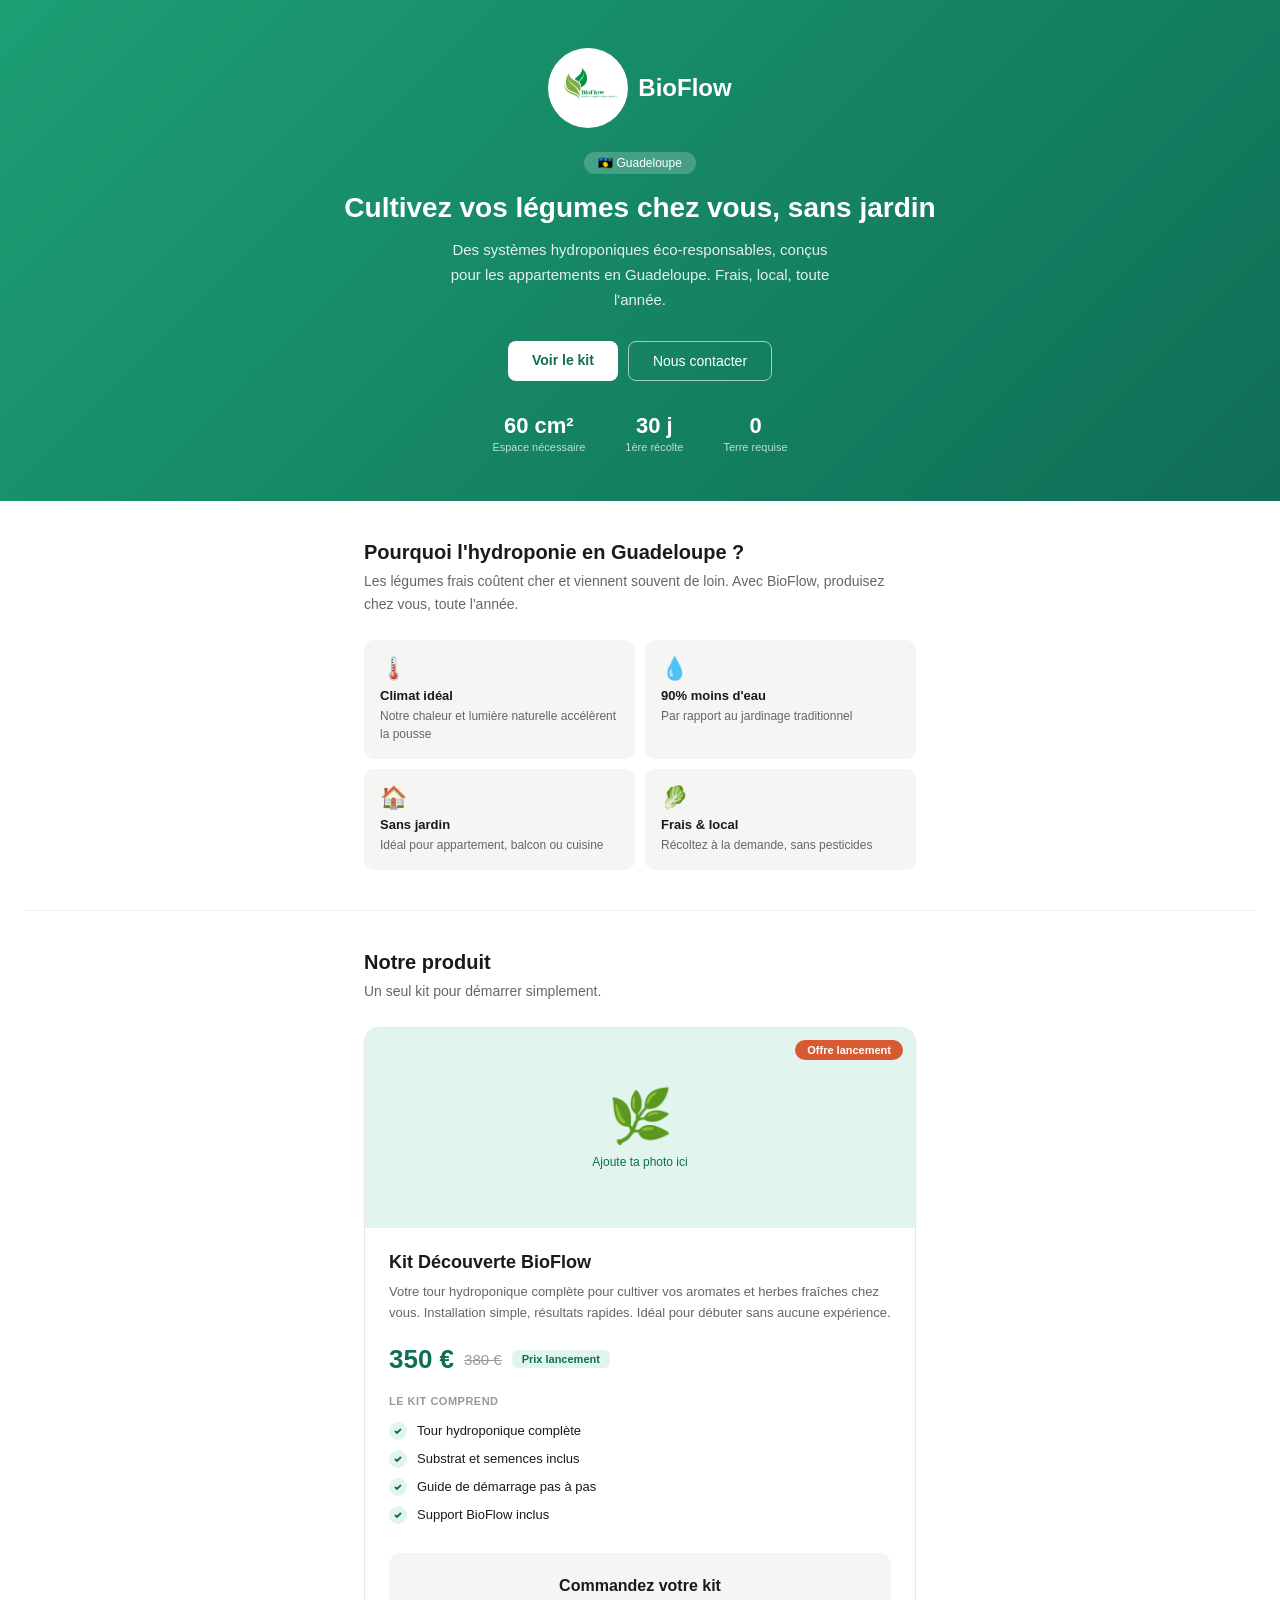
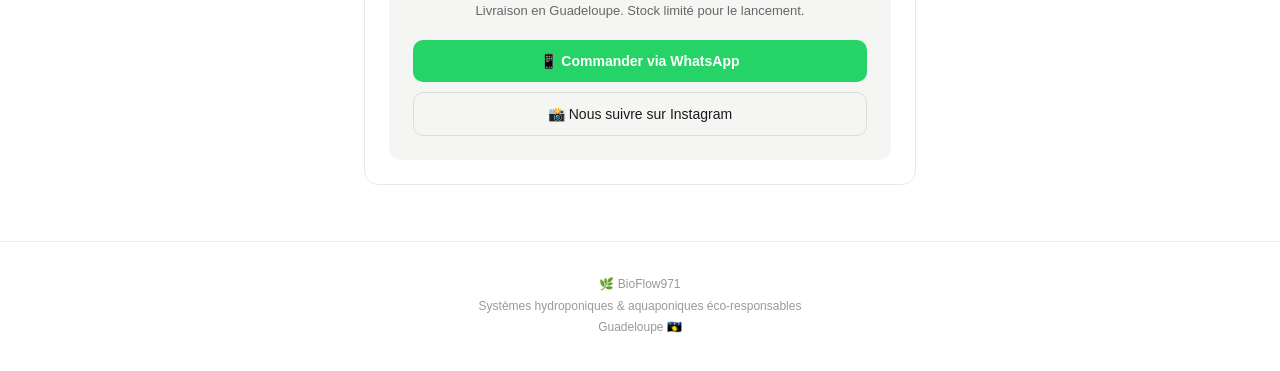
==== index.html @ 1d2198e1 "index.html" ====
<!DOCTYPE html>
<html lang="fr">
<head>
  <meta charset="UTF-8" />
  <meta name="viewport" content="width=device-width, initial-scale=1.0" />
  <title>BioFlow971 — Cultivez chez vous en Guadeloupe</title>
  <style>
    * { box-sizing: border-box; margin: 0; padding: 0; }
    body { font-family: -apple-system, BlinkMacSystemFont, 'Segoe UI', sans-serif; background: #fff; color: #1a1a1a; }
    a { text-decoration: none; }

    .hero { background: linear-gradient(135deg, #1D9E75 0%, #0F6E56 100%); padding: 3rem 1.5rem; text-align: center; }
    .logo-area { display: flex; align-items: center; justify-content: center; gap: 10px; margin-bottom: 1.5rem; }
    .logo-circle { width: 52px; height: 52px; border-radius: 50%; background: rgba(255,255,255,0.2); display: flex; align-items: center; justify-content: center; font-size: 26px; }
    .logo-text { font-size: 24px; font-weight: 600; color: #fff; }
    .hero-badge { display: inline-block; background: rgba(255,255,255,0.2); color: #fff; font-size: 12px; padding: 4px 14px; border-radius: 20px; margin-bottom: 1rem; }
    .hero h1 { font-size: 28px; font-weight: 600; color: #fff; margin-bottom: 0.75rem; line-height: 1.3; }
    .hero p { font-size: 15px; color: rgba(255,255,255,0.88); max-width: 400px; margin: 0 auto 1.75rem; line-height: 1.65; }
    .hero-btns { display: flex; gap: 10px; justify-content: center; flex-wrap: wrap; margin-bottom: 2rem; }
    .btn-primary { background: #fff; color: #0F6E56; padding: 11px 24px; border-radius: 8px; font-size: 14px; font-weight: 600; display: inline-block; }
    .btn-secondary { background: transparent; color: #fff; border: 1.5px solid rgba(255,255,255,0.6); padding: 11px 24px; border-radius: 8px; font-size: 14px; display: inline-block; }
    .stats-row { display: flex; justify-content: center; gap: 2.5rem; flex-wrap: wrap; }
    .stat { text-align: center; }
    .stat-num { font-size: 22px; font-weight: 700; color: #fff; }
    .stat-label { font-size: 11px; color: rgba(255,255,255,0.72); margin-top: 2px; }

    .section { padding: 2.5rem 1.5rem; max-width: 600px; margin: 0 auto; }
    .section-title { font-size: 20px; font-weight: 600; color: #1a1a1a; margin-bottom: 6px; }
    .section-sub { font-size: 14px; color: #666; margin-bottom: 1.5rem; line-height: 1.65; }

    .why-grid { display: grid; grid-template-columns: repeat(2, 1fr); gap: 10px; }
    .why-card { background: #f5f5f3; border-radius: 10px; padding: 1rem; }
    .why-icon { font-size: 22px; margin-bottom: 6px; }
    .why-title { font-size: 13px; font-weight: 600; color: #1a1a1a; margin-bottom: 4px; }
    .why-desc { font-size: 12px; color: #666; line-height: 1.5; }

    .divider { height: 1px; background: #eee; margin: 0 1.5rem; }

    .product-card { border: 1px solid #e8e8e8; border-radius: 14px; overflow: hidden; }
    .product-img { background: #E1F5EE; height: 200px; display: flex; align-items: center; justify-content: center; position: relative; }
    .product-img img { width: 100%; height: 100%; object-fit: cover; }
    .product-img-placeholder { text-align: center; }
    .product-img-placeholder p { font-size: 12px; color: #0F6E56; margin-top: 8px; }
    .launch-badge { position: absolute; top: 12px; right: 12px; background: #D85A30; color: #fff; font-size: 11px; font-weight: 600; padding: 4px 12px; border-radius: 20px; }
    .product-body { padding: 1.5rem; }
    .product-name { font-size: 18px; font-weight: 600; color: #1a1a1a; margin-bottom: 8px; }
    .product-desc { font-size: 13px; color: #666; line-height: 1.65; margin-bottom: 1.25rem; }
    .price-row { display: flex; align-items: center; gap: 10px; margin-bottom: 1.25rem; flex-wrap: wrap; }
    .price-launch { font-size: 26px; font-weight: 700; color: #0F6E56; }
    .price-normal { font-size: 15px; color: #999; text-decoration: line-through; }
    .price-label { font-size: 11px; background: #E1F5EE; color: #0F6E56; padding: 3px 10px; border-radius: 6px; font-weight: 600; }
    .includes-title { font-size: 11px; font-weight: 600; color: #999; text-transform: uppercase; letter-spacing: 0.5px; margin-bottom: 10px; }
    .include-item { display: flex; align-items: center; gap: 10px; font-size: 13px; color: #1a1a1a; padding: 5px 0; }
    .check { width: 18px; height: 18px; border-radius: 50%; background: #E1F5EE; display: flex; align-items: center; justify-content: center; flex-shrink: 0; }

    .contact-section { background: #f5f5f3; border-radius: 12px; padding: 1.5rem; text-align: center; margin-top: 1.5rem; }
    .contact-title { font-size: 16px; font-weight: 600; color: #1a1a1a; margin-bottom: 6px; }
    .contact-sub { font-size: 13px; color: #666; margin-bottom: 1.25rem; line-height: 1.5; }
    .contact-btns { display: flex; flex-direction: column; gap: 10px; }
    .btn-wa { background: #25D366; color: #fff; padding: 13px; border-radius: 10px; font-size: 14px; font-weight: 600; display: block; }
    .btn-ig { background: transparent; color: #1a1a1a; border: 1px solid #ddd; padding: 13px; border-radius: 10px; font-size: 14px; display: block; }

    .footer { padding: 2rem 1.5rem; text-align: center; border-top: 1px solid #eee; margin-top: 1rem; }
    .footer p { font-size: 12px; color: #999; line-height: 1.8; }

    @media (max-width: 400px) {
      .hero h1 { font-size: 22px; }
      .stats-row { gap: 1.5rem; }
      }

/* ✅ AJOUT ICI (après le bloc) */
.logo-wrapper {
  width: 80px;
  height: 80px;
  border-radius: 50%;
  overflow: hidden;
}

.logo-img {
  width: 100%;
  height: 100%;
  object-fit: cover;
    }
  </style>
</head>
<body>

<div class="hero">
  <div class="logo-area">
    <div class="logo-wrapper">
      <img src="logo.png" alt="BioFlow" class="logo-img" />
    </div>
    <span class="logo-text">BioFlow</span>
  </div>
  <div class="hero-badge">🇬🇵 Guadeloupe</div>
  <h1>Cultivez vos légumes chez vous, sans jardin</h1>
  <p>Des systèmes hydroponiques éco-responsables, conçus pour les appartements en Guadeloupe. Frais, local, toute l'année.</p>
  <div class="hero-btns">
    <a href="produit.html" target="_blank" class="btn-primary">Voir le kit</a>
    <a href="#contact" class="btn-secondary">Nous contacter</a>
  </div>
  <div class="stats-row">
    <div class="stat"><div class="stat-num">60 cm²</div><div class="stat-label">Espace nécessaire</div></div>
    <div class="stat"><div class="stat-num">30 j</div><div class="stat-label">1ère récolte</div></div>
    <div class="stat"><div class="stat-num">0</div><div class="stat-label">Terre requise</div></div>
  </div>
</div>

<div class="section">
  <div class="section-title">Pourquoi l'hydroponie en Guadeloupe ?</div>
  <div class="section-sub">Les légumes frais coûtent cher et viennent souvent de loin. Avec BioFlow, produisez chez vous, toute l'année.</div>
  <div class="why-grid">
    <div class="why-card">
      <div class="why-icon">🌡️</div>
      <div class="why-title">Climat idéal</div>
      <div class="why-desc">Notre chaleur et lumière naturelle accélèrent la pousse</div>
    </div>
    <div class="why-card">
      <div class="why-icon">💧</div>
      <div class="why-title">90% moins d'eau</div>
      <div class="why-desc">Par rapport au jardinage traditionnel</div>
    </div>
    <div class="why-card">
      <div class="why-icon">🏠</div>
      <div class="why-title">Sans jardin</div>
      <div class="why-desc">Idéal pour appartement, balcon ou cuisine</div>
    </div>
    <div class="why-card">
      <div class="why-icon">🥬</div>
      <div class="why-title">Frais & local</div>
      <div class="why-desc">Récoltez à la demande, sans pesticides</div>
    </div>
  </div>
</div>

<div class="divider"></div>

<div class="section" id="produit">
  <div class="section-title">Notre produit</div>
  <div class="section-sub">Un seul kit pour démarrer simplement.</div>
  <div class="product-card">
    <div class="product-img">
      <!-- Remplace le bloc ci-dessous par : <img src="ta-photo.jpg" alt="Kit BioFlow" /> -->
      <div class="product-img-placeholder">
        <div style="font-size: 52px;">🌿</div>
        <p>Ajoute ta photo ici</p>
      </div>
      <div class="launch-badge">Offre lancement</div>
    </div>
    <div class="product-body">
      <div class="product-name">Kit Découverte BioFlow</div>
      <div class="product-desc">Votre tour hydroponique complète pour cultiver vos aromates et herbes fraîches chez vous. Installation simple, résultats rapides. Idéal pour débuter sans aucune expérience.</div>
      <div class="price-row">
        <span class="price-launch">350 €</span>
        <span class="price-normal">380 €</span>
        <span class="price-label">Prix lancement</span>
      </div>
      <div class="includes-title">Le kit comprend</div>
      <div class="include-item">
        <div class="check"><svg width="10" height="10" viewBox="0 0 10 10"><polyline points="2,5 4,7 8,3" fill="none" stroke="#0F6E56" stroke-width="1.8"/></svg></div>
        Tour hydroponique complète
      </div>
      <div class="include-item">
        <div class="check"><svg width="10" height="10" viewBox="0 0 10 10"><polyline points="2,5 4,7 8,3" fill="none" stroke="#0F6E56" stroke-width="1.8"/></svg></div>
        Substrat et semences inclus
      </div>
      <div class="include-item">
        <div class="check"><svg width="10" height="10" viewBox="0 0 10 10"><polyline points="2,5 4,7 8,3" fill="none" stroke="#0F6E56" stroke-width="1.8"/></svg></div>
        Guide de démarrage pas à pas
      </div>
      <div class="include-item">
        <div class="check"><svg width="10" height="10" viewBox="0 0 10 10"><polyline points="2,5 4,7 8,3" fill="none" stroke="#0F6E56" stroke-width="1.8"/></svg></div>
        Support BioFlow inclus
      </div>

      <div class="contact-section" id="contact">
        <div class="contact-title">Commandez votre kit</div>
        <div class="contact-sub">Livraison en Guadeloupe. Stock limité pour le lancement.</div>
        <div class="contact-btns">
          <a href="https://wa.me/590690762218?text=Bonjour%2C%20je%20souhaite%20commander%20votre%20kit." class="btn-wa">📱 Commander via WhatsApp</a>
          <a href="https://instagram.com/bioflow971" class="btn-ig">📸 Nous suivre sur Instagram</a>
        </div>
      </div>
    </div>
  </div>
</div>

<div class="footer">
  <p>🌿 BioFlow971</p>
  <p>Systèmes hydroponiques & aquaponiques éco-responsables</p>
  <p>Guadeloupe 🇬🇵</p>
</div>

</body>
</html>
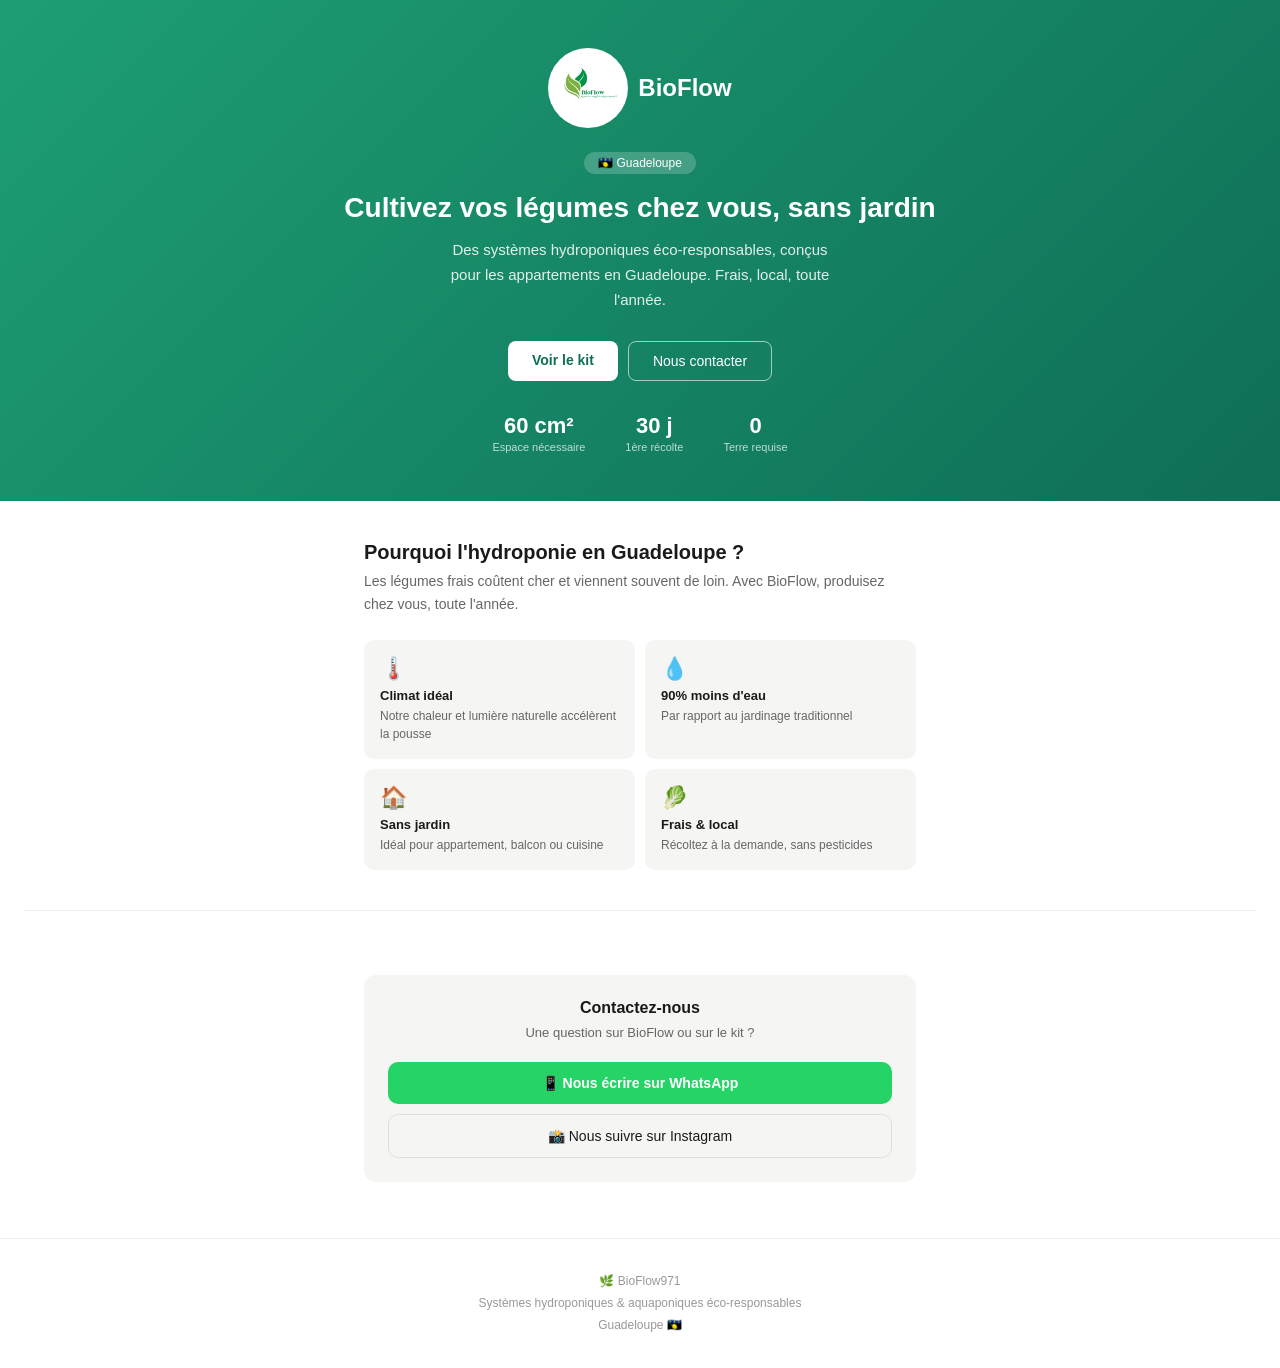
==== commit 08d12f11: "index.html" ====
--- a/index.html
+++ b/index.html
@@ -135,52 +135,13 @@
 
 <div class="divider"></div>
 
-<div class="section" id="produit">
-  <div class="section-title">Notre produit</div>
-  <div class="section-sub">Un seul kit pour démarrer simplement.</div>
-  <div class="product-card">
-    <div class="product-img">
-      <!-- Remplace le bloc ci-dessous par : <img src="ta-photo.jpg" alt="Kit BioFlow" /> -->
-      <div class="product-img-placeholder">
-        <div style="font-size: 52px;">🌿</div>
-        <p>Ajoute ta photo ici</p>
-      </div>
-      <div class="launch-badge">Offre lancement</div>
-    </div>
-    <div class="product-body">
-      <div class="product-name">Kit Découverte BioFlow</div>
-      <div class="product-desc">Votre tour hydroponique complète pour cultiver vos aromates et herbes fraîches chez vous. Installation simple, résultats rapides. Idéal pour débuter sans aucune expérience.</div>
-      <div class="price-row">
-        <span class="price-launch">350 €</span>
-        <span class="price-normal">380 €</span>
-        <span class="price-label">Prix lancement</span>
-      </div>
-      <div class="includes-title">Le kit comprend</div>
-      <div class="include-item">
-        <div class="check"><svg width="10" height="10" viewBox="0 0 10 10"><polyline points="2,5 4,7 8,3" fill="none" stroke="#0F6E56" stroke-width="1.8"/></svg></div>
-        Tour hydroponique complète
-      </div>
-      <div class="include-item">
-        <div class="check"><svg width="10" height="10" viewBox="0 0 10 10"><polyline points="2,5 4,7 8,3" fill="none" stroke="#0F6E56" stroke-width="1.8"/></svg></div>
-        Substrat et semences inclus
-      </div>
-      <div class="include-item">
-        <div class="check"><svg width="10" height="10" viewBox="0 0 10 10"><polyline points="2,5 4,7 8,3" fill="none" stroke="#0F6E56" stroke-width="1.8"/></svg></div>
-        Guide de démarrage pas à pas
-      </div>
-      <div class="include-item">
-        <div class="check"><svg width="10" height="10" viewBox="0 0 10 10"><polyline points="2,5 4,7 8,3" fill="none" stroke="#0F6E56" stroke-width="1.8"/></svg></div>
-        Support BioFlow inclus
-      </div>
-
-      <div class="contact-section" id="contact">
-        <div class="contact-title">Commandez votre kit</div>
-        <div class="contact-sub">Livraison en Guadeloupe. Stock limité pour le lancement.</div>
-        <div class="contact-btns">
-          <a href="https://wa.me/590690762218?text=Bonjour%2C%20je%20souhaite%20commander%20votre%20kit." class="btn-wa">📱 Commander via WhatsApp</a>
-          <a href="https://instagram.com/bioflow971" class="btn-ig">📸 Nous suivre sur Instagram</a>
-        </div>
-      </div>
+<div class="section" id="contact">
+  <div class="contact-section">
+    <div class="contact-title">Contactez-nous</div>
+    <div class="contact-sub">Une question sur BioFlow ou sur le kit ?</div>
+    <div class="contact-btns">
+      <a href="https://wa.me/590690762218" class="btn-wa">📱 Nous écrire sur WhatsApp</a>
+      <a href="https://instagram.com/bioflow971" class="btn-ig">📸 Nous suivre sur Instagram</a>
     </div>
   </div>
 </div>
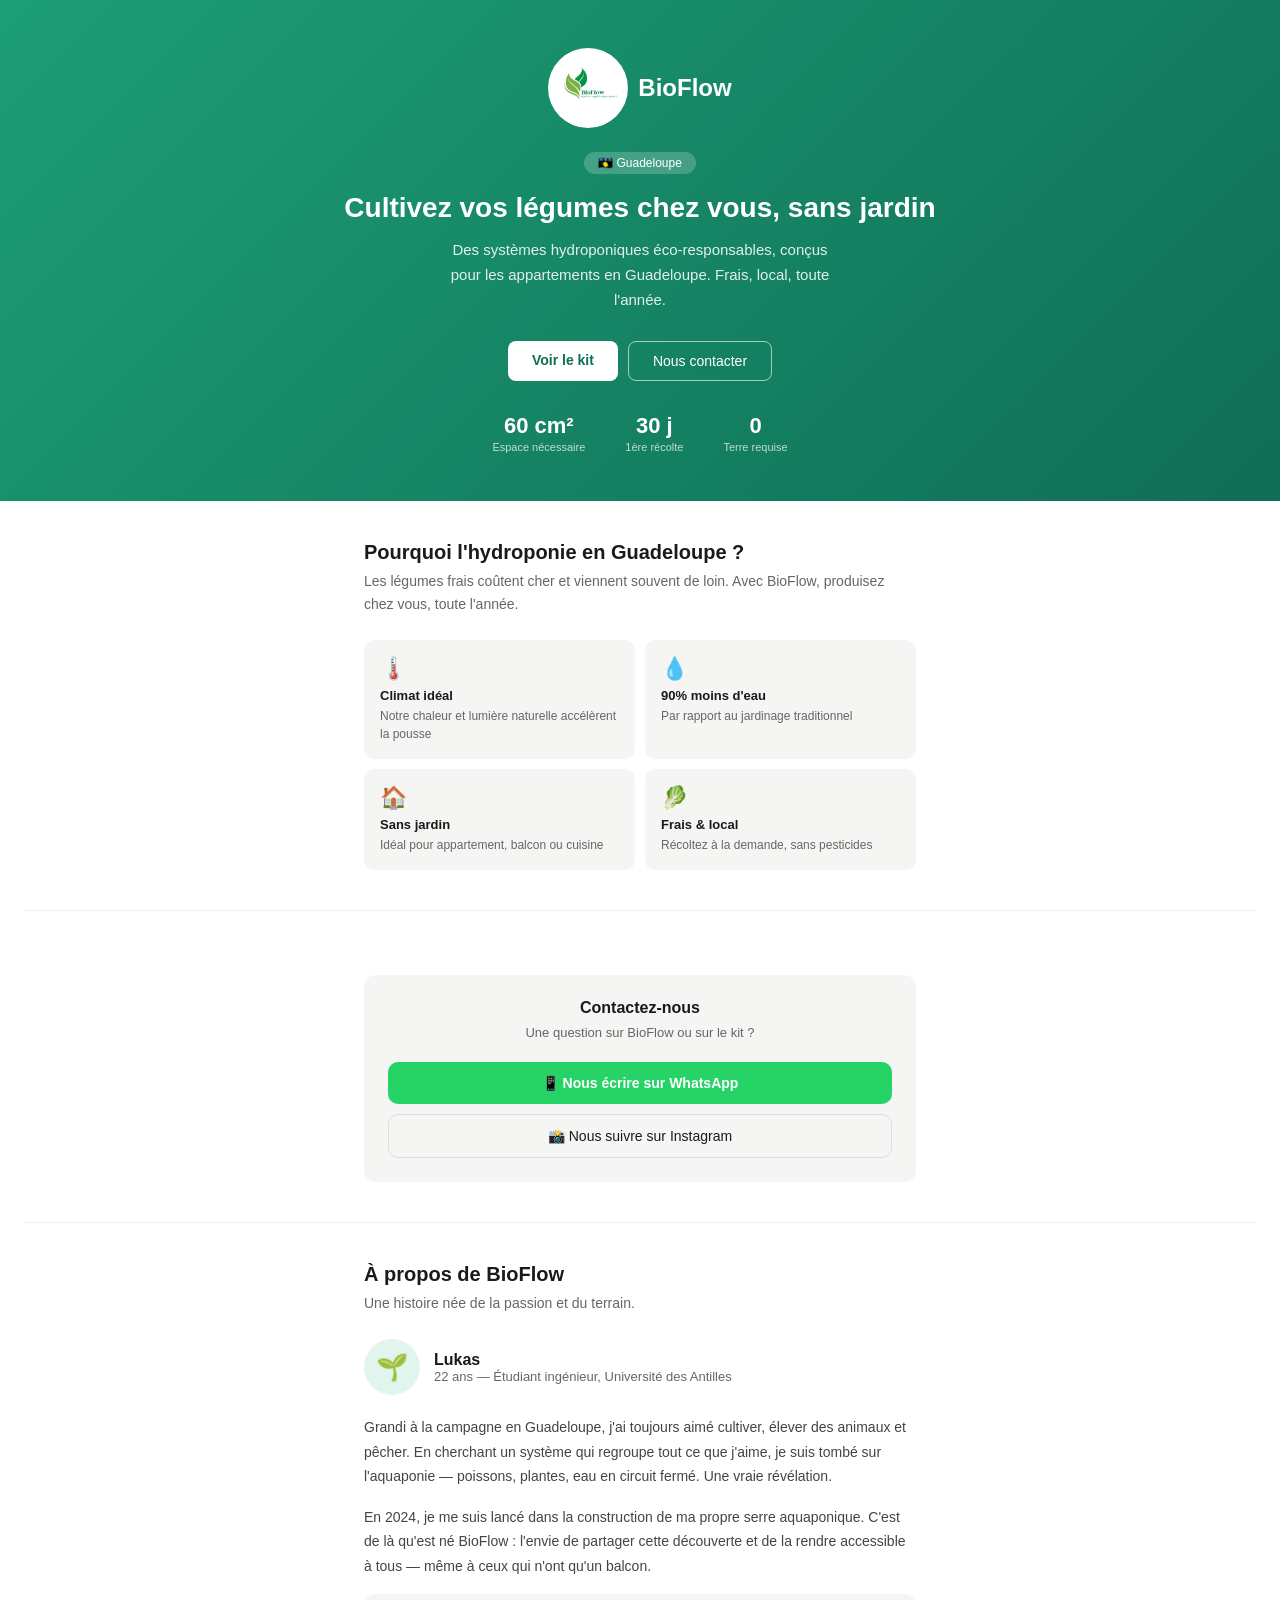
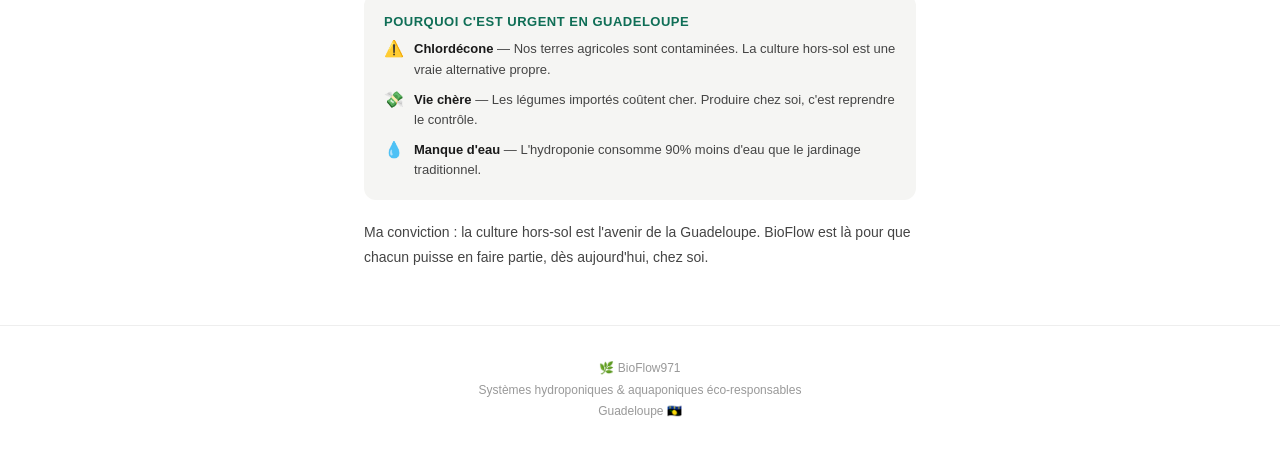
==== commit 9052e622: "index.html" ====
--- a/index.html
+++ b/index.html
@@ -145,7 +145,49 @@
     </div>
   </div>
 </div>
+<div class="divider"></div>
 
+<div class="section" id="apropos">
+  <div class="section-title">À propos de BioFlow</div>
+  <div class="section-sub">Une histoire née de la passion et du terrain.</div>
+
+  <div style="display:flex; align-items:center; gap:14px; margin-bottom:1.25rem;">
+    <div style="width:56px; height:56px; border-radius:50%; background:#E1F5EE; display:flex; align-items:center; justify-content:center; font-size:26px; flex-shrink:0;">🌱</div>
+    <div>
+      <div style="font-size:16px; font-weight:600; color:#1a1a1a;">Lukas</div>
+      <div style="font-size:13px; color:#666;">22 ans — Étudiant ingénieur, Université des Antilles</div>
+    </div>
+  </div>
+
+  <p style="font-size:14px; color:#444; line-height:1.75; margin-bottom:1rem;">
+    Grandi à la campagne en Guadeloupe, j'ai toujours aimé cultiver, élever des animaux et pêcher. En cherchant un système qui regroupe tout ce que j'aime, je suis tombé sur l'aquaponie — poissons, plantes, eau en circuit fermé. Une vraie révélation.
+  </p>
+  <p style="font-size:14px; color:#444; line-height:1.75; margin-bottom:1rem;">
+    En 2024, je me suis lancé dans la construction de ma propre serre aquaponique. C'est de là qu'est né BioFlow : l'envie de partager cette découverte et de la rendre accessible à tous — même à ceux qui n'ont qu'un balcon.
+  </p>
+
+  <div style="background:#f5f5f3; border-radius:12px; padding:1.25rem; margin-top:1rem;">
+    <div style="font-size:13px; font-weight:600; color:#0F6E56; margin-bottom:10px; text-transform:uppercase; letter-spacing:0.5px;">Pourquoi c'est urgent en Guadeloupe</div>
+    <div style="display:flex; flex-direction:column; gap:10px;">
+      <div style="display:flex; align-items:flex-start; gap:10px;">
+        <span style="font-size:16px; flex-shrink:0;">⚠️</span>
+        <div style="font-size:13px; color:#444; line-height:1.55;"><strong style="color:#1a1a1a;">Chlordécone</strong> — Nos terres agricoles sont contaminées. La culture hors-sol est une vraie alternative propre.</div>
+      </div>
+      <div style="display:flex; align-items:flex-start; gap:10px;">
+        <span style="font-size:16px; flex-shrink:0;">💸</span>
+        <div style="font-size:13px; color:#444; line-height:1.55;"><strong style="color:#1a1a1a;">Vie chère</strong> — Les légumes importés coûtent cher. Produire chez soi, c'est reprendre le contrôle.</div>
+      </div>
+      <div style="display:flex; align-items:flex-start; gap:10px;">
+        <span style="font-size:16px; flex-shrink:0;">💧</span>
+        <div style="font-size:13px; color:#444; line-height:1.55;"><strong style="color:#1a1a1a;">Manque d'eau</strong> — L'hydroponie consomme 90% moins d'eau que le jardinage traditionnel.</div>
+      </div>
+    </div>
+  </div>
+
+  <p style="font-size:14px; color:#444; line-height:1.75; margin-top:1.25rem;">
+    Ma conviction : la culture hors-sol est l'avenir de la Guadeloupe. BioFlow est là pour que chacun puisse en faire partie, dès aujourd'hui, chez soi.
+  </p>
+</div>
 <div class="footer">
   <p>🌿 BioFlow971</p>
   <p>Systèmes hydroponiques & aquaponiques éco-responsables</p>
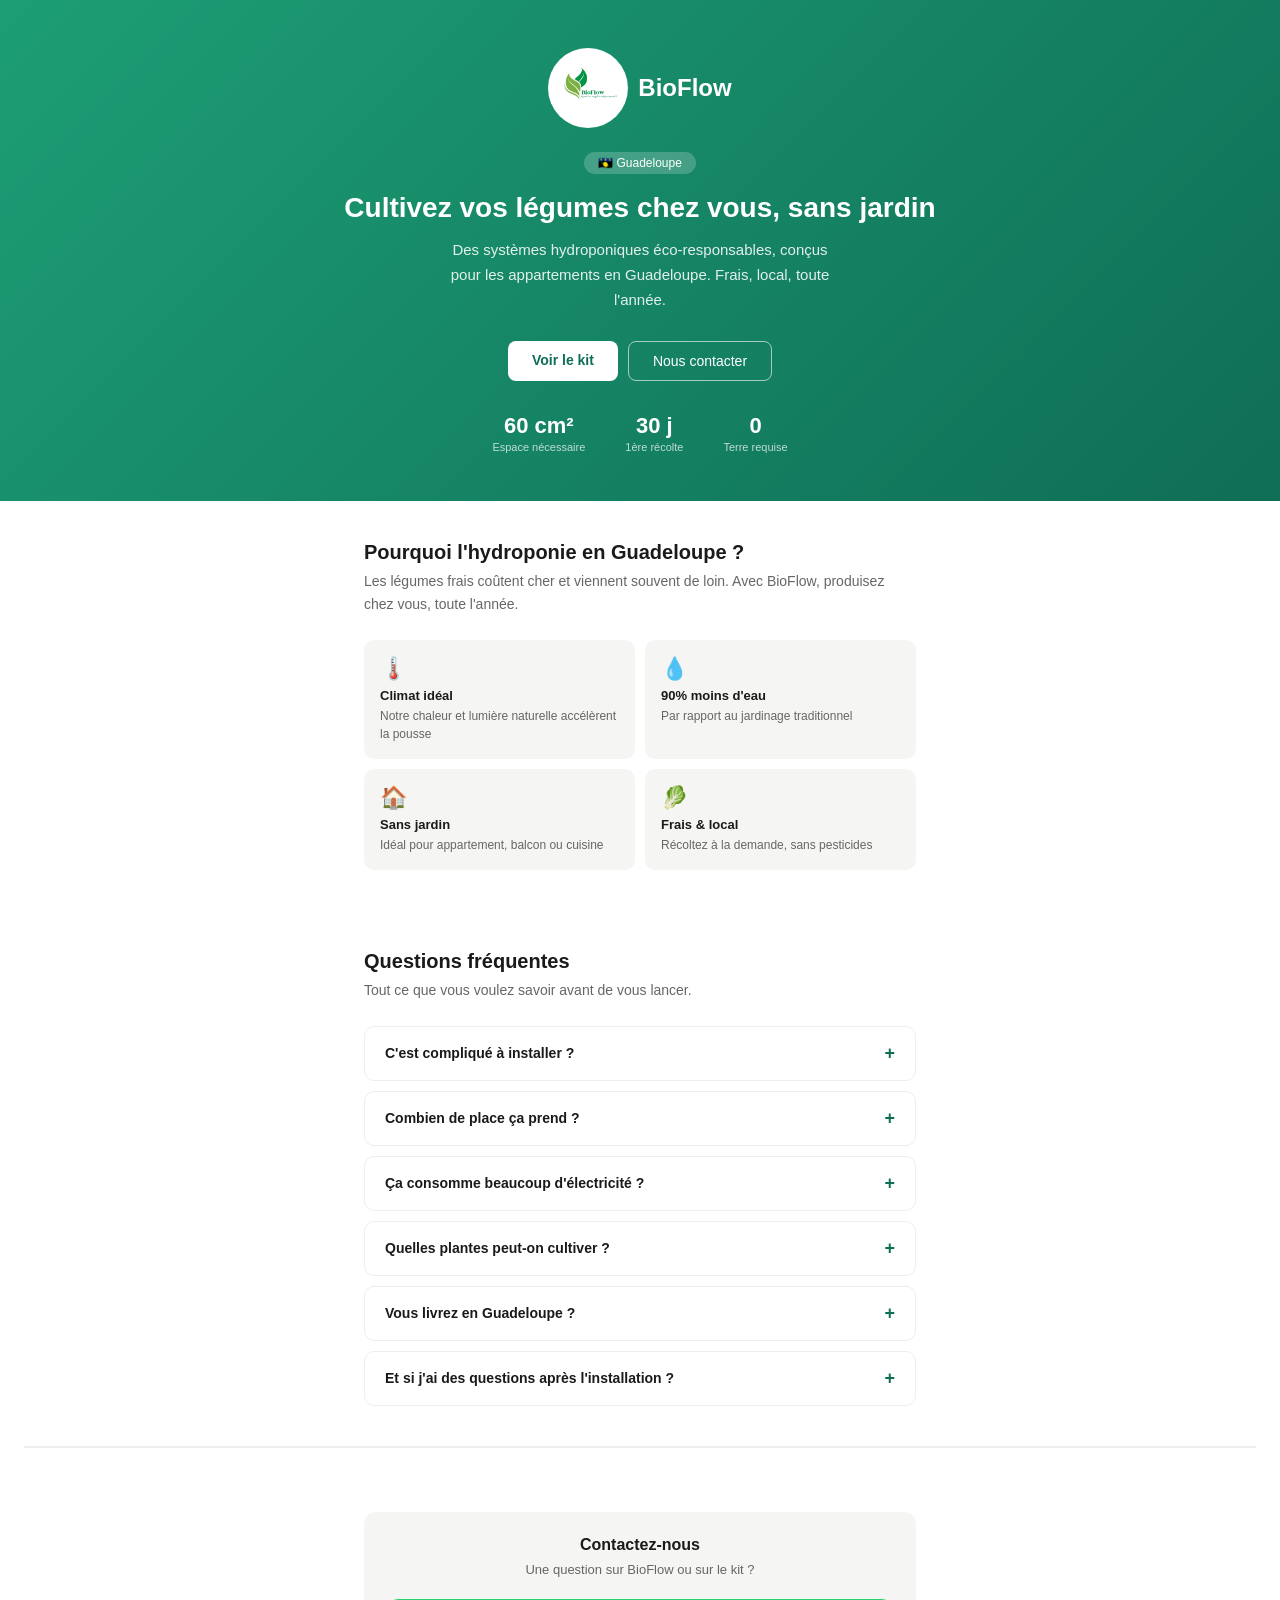
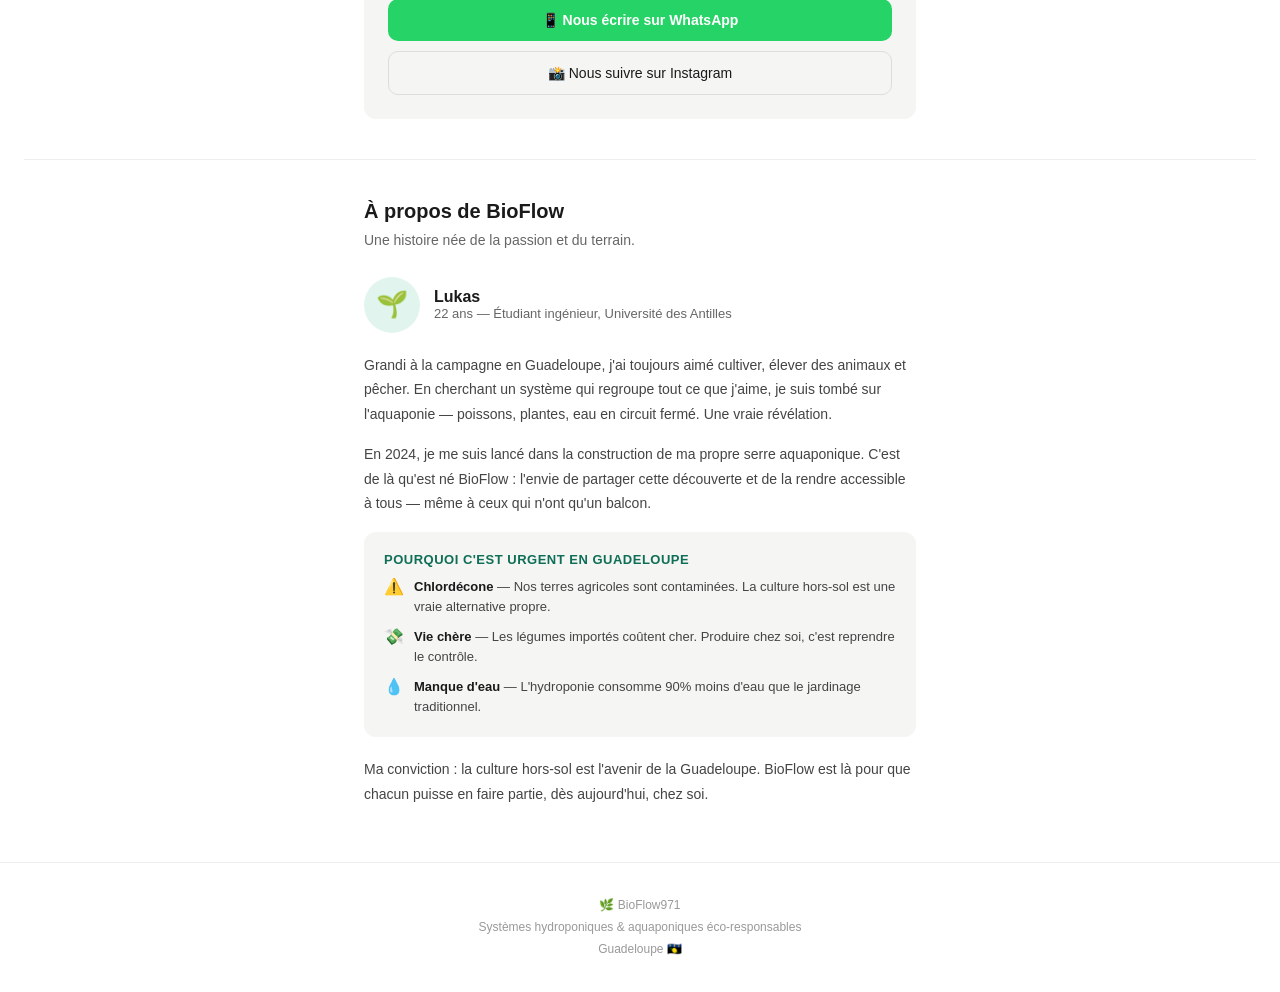
==== commit a5e93641: "index.html" ====
--- a/index.html
+++ b/index.html
@@ -81,6 +81,14 @@
   height: 100%;
   object-fit: cover;
     }
+.faq-list { display: flex; flex-direction: column; gap: 10px; }
+.faq-item { border: 1px solid #eee; border-radius: 10px; overflow: hidden; }
+.faq-question { width: 100%; background: none; border: none; padding: 1rem 1.25rem; font-size: 14px; font-weight: 600; color: #1a1a1a; text-align: left; cursor: pointer; display: flex; justify-content: space-between; align-items: center; gap: 10px; font-family: inherit; }
+.faq-question:hover { background: #f9f9f9; }
+.faq-arrow { font-size: 18px; color: #0F6E56; transition: transform 0.2s; flex-shrink: 0; }
+.faq-answer { display: none; font-size: 13px; color: #555; line-height: 1.7; padding: 0 1.25rem 1rem; }
+.faq-item.open .faq-answer { display: block; }
+.faq-item.open .faq-arrow { transform: rotate(45deg); }
   </style>
 </head>
 <body>
@@ -132,7 +140,69 @@
     </div>
   </div>
 </div>
-
+<div class="section" id="faq">
+  <div class="section-title">Questions fréquentes</div>
+  <div class="section-sub">Tout ce que vous voulez savoir avant de vous lancer.</div>
+  <div class="faq-list">
+
+    <div class="faq-item">
+      <button class="faq-question" onclick="toggleFaq(this)">
+        C'est compliqué à installer ? <span class="faq-arrow">+</span>
+      </button>
+      <div class="faq-answer">
+        Non, pas du tout. L'installation est incluse dans le kit — je me déplace chez vous pour tout installer et vous expliquer le fonctionnement. Vous n'avez rien à faire, juste profiter de votre première récolte.
+      </div>
+    </div>
+
+    <div class="faq-item">
+      <button class="faq-question" onclick="toggleFaq(this)">
+        Combien de place ça prend ? <span class="faq-arrow">+</span>
+      </button>
+      <div class="faq-answer">
+        La tour est compacte et verticale — elle occupe seulement 60 cm² au sol, soit moins qu'une chaise. Elle se pose facilement sur un balcon, dans un salon ou une cuisine lumineuse.
+      </div>
+    </div>
+
+    <div class="faq-item">
+      <button class="faq-question" onclick="toggleFaq(this)">
+        Ça consomme beaucoup d'électricité ? <span class="faq-arrow">+</span>
+      </button>
+      <div class="faq-answer">
+        Non. La pompe consomme l'équivalent d'une ampoule LED, soit quelques euros par mois. En Guadeloupe, avec notre ensoleillement naturel, vous n'avez souvent même pas besoin d'éclairage artificiel supplémentaire.
+      </div>
+    </div>
+
+    <div class="faq-item">
+      <button class="faq-question" onclick="toggleFaq(this)">
+        Quelles plantes peut-on cultiver ? <span class="faq-arrow">+</span>
+      </button>
+      <div class="faq-answer">
+        Le Kit Découverte est parfait pour les aromates : basilic, menthe, persil, ciboulette, thym... Des herbes que vous achetez chaque semaine et que vous pourrez désormais cueillir directement chez vous, fraîches et sans pesticides.
+      </div>
+    </div>
+
+    <div class="faq-item">
+      <button class="faq-question" onclick="toggleFaq(this)">
+        Vous livrez en Guadeloupe ? <span class="faq-arrow">+</span>
+      </button>
+      <div class="faq-answer">
+        Oui, je me déplace partout en Guadeloupe pour la livraison et l'installation. Contactez-moi sur WhatsApp pour convenir d'un créneau selon votre secteur.
+      </div>
+    </div>
+
+    <div class="faq-item">
+      <button class="faq-question" onclick="toggleFaq(this)">
+        Et si j'ai des questions après l'installation ? <span class="faq-arrow">+</span>
+      </button>
+      <div class="faq-answer">
+        Le support BioFlow est inclus. Vous pouvez me contacter à tout moment par WhatsApp ou Instagram. Je vous accompagne de la première plantation jusqu'à la première récolte.
+      </div>
+    </div>
+
+  </div>
+</div>
+
+<div class="divider"></div>
 <div class="divider"></div>
 
 <div class="section" id="contact">
@@ -193,6 +263,13 @@
   <p>Systèmes hydroponiques & aquaponiques éco-responsables</p>
   <p>Guadeloupe 🇬🇵</p>
 </div>
-
+<script>
+  function toggleFaq(btn) {
+    const item = btn.parentElement;
+    const isOpen = item.classList.contains('open');
+    document.querySelectorAll('.faq-item').forEach(el => el.classList.remove('open'));
+    if (!isOpen) item.classList.add('open');
+  }
+</script>
 </body>
 </html>
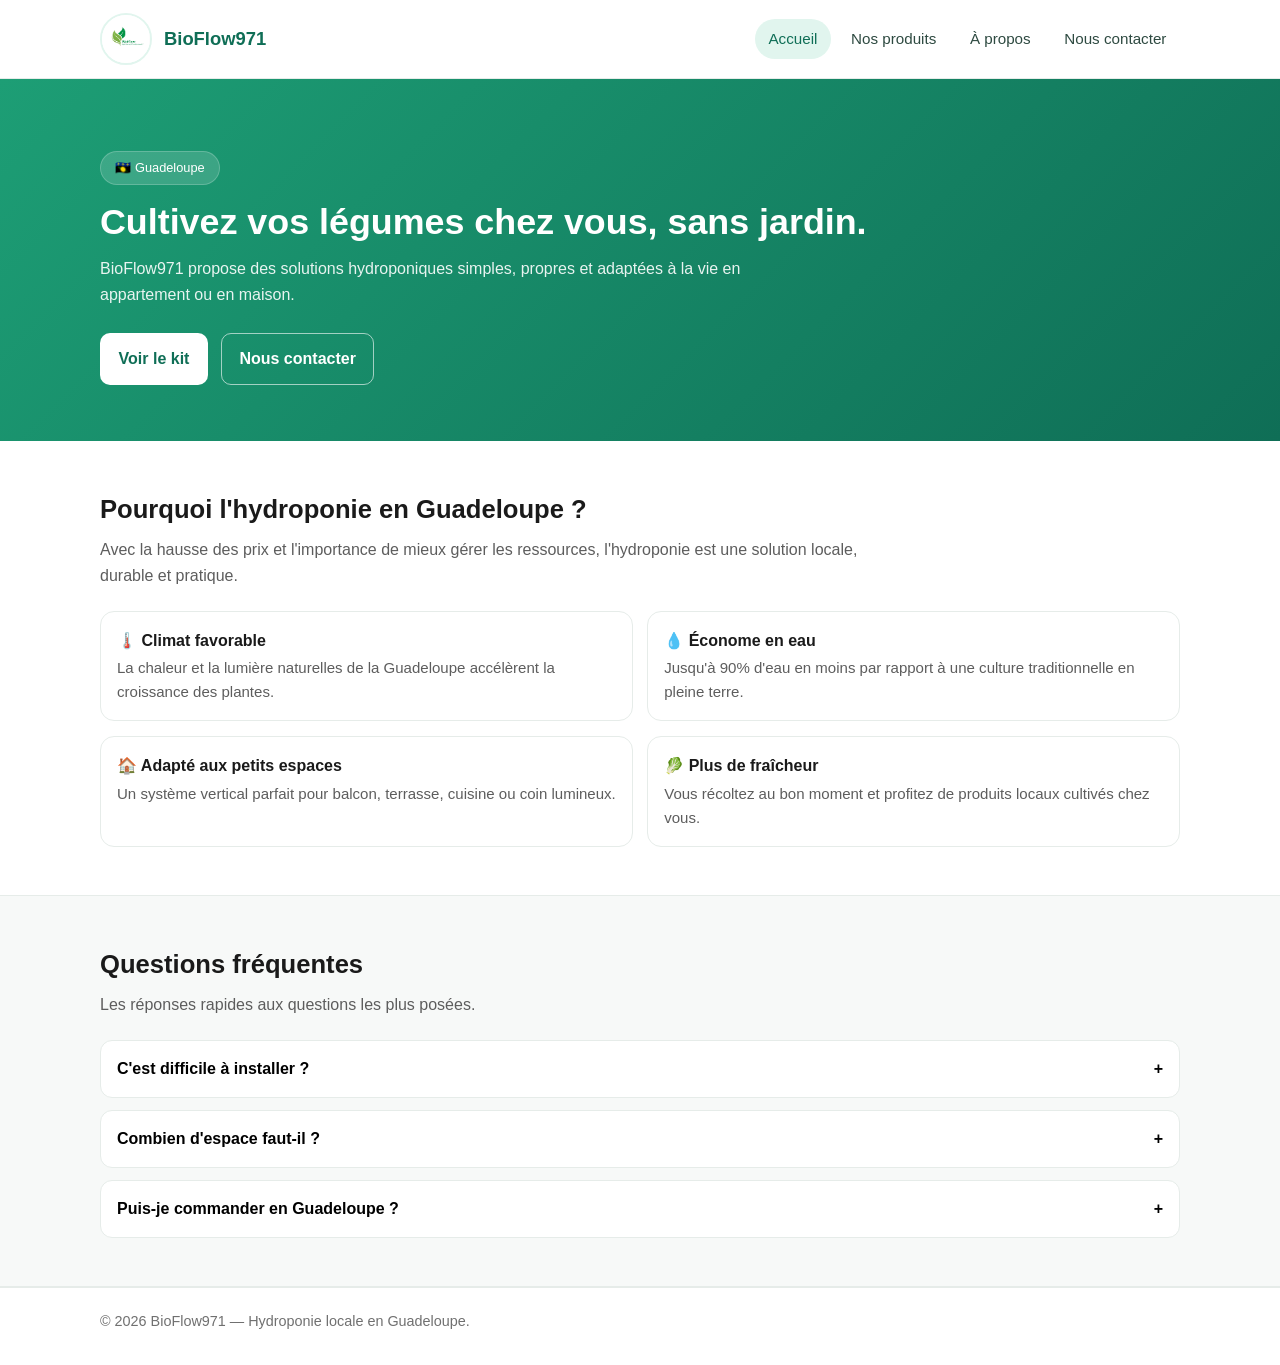
==== commit d561d55d: "Refactor site into multi-page layout with shared navbar" ====
--- a/index.html
+++ b/index.html
@@ -3,273 +3,97 @@
 <head>
   <meta charset="UTF-8" />
   <meta name="viewport" content="width=device-width, initial-scale=1.0" />
-  <title>BioFlow971 — Cultivez chez vous en Guadeloupe</title>
-  <style>
-    * { box-sizing: border-box; margin: 0; padding: 0; }
-    body { font-family: -apple-system, BlinkMacSystemFont, 'Segoe UI', sans-serif; background: #fff; color: #1a1a1a; }
-    a { text-decoration: none; }
-
-    .hero { background: linear-gradient(135deg, #1D9E75 0%, #0F6E56 100%); padding: 3rem 1.5rem; text-align: center; }
-    .logo-area { display: flex; align-items: center; justify-content: center; gap: 10px; margin-bottom: 1.5rem; }
-    .logo-circle { width: 52px; height: 52px; border-radius: 50%; background: rgba(255,255,255,0.2); display: flex; align-items: center; justify-content: center; font-size: 26px; }
-    .logo-text { font-size: 24px; font-weight: 600; color: #fff; }
-    .hero-badge { display: inline-block; background: rgba(255,255,255,0.2); color: #fff; font-size: 12px; padding: 4px 14px; border-radius: 20px; margin-bottom: 1rem; }
-    .hero h1 { font-size: 28px; font-weight: 600; color: #fff; margin-bottom: 0.75rem; line-height: 1.3; }
-    .hero p { font-size: 15px; color: rgba(255,255,255,0.88); max-width: 400px; margin: 0 auto 1.75rem; line-height: 1.65; }
-    .hero-btns { display: flex; gap: 10px; justify-content: center; flex-wrap: wrap; margin-bottom: 2rem; }
-    .btn-primary { background: #fff; color: #0F6E56; padding: 11px 24px; border-radius: 8px; font-size: 14px; font-weight: 600; display: inline-block; }
-    .btn-secondary { background: transparent; color: #fff; border: 1.5px solid rgba(255,255,255,0.6); padding: 11px 24px; border-radius: 8px; font-size: 14px; display: inline-block; }
-    .stats-row { display: flex; justify-content: center; gap: 2.5rem; flex-wrap: wrap; }
-    .stat { text-align: center; }
-    .stat-num { font-size: 22px; font-weight: 700; color: #fff; }
-    .stat-label { font-size: 11px; color: rgba(255,255,255,0.72); margin-top: 2px; }
-
-    .section { padding: 2.5rem 1.5rem; max-width: 600px; margin: 0 auto; }
-    .section-title { font-size: 20px; font-weight: 600; color: #1a1a1a; margin-bottom: 6px; }
-    .section-sub { font-size: 14px; color: #666; margin-bottom: 1.5rem; line-height: 1.65; }
-
-    .why-grid { display: grid; grid-template-columns: repeat(2, 1fr); gap: 10px; }
-    .why-card { background: #f5f5f3; border-radius: 10px; padding: 1rem; }
-    .why-icon { font-size: 22px; margin-bottom: 6px; }
-    .why-title { font-size: 13px; font-weight: 600; color: #1a1a1a; margin-bottom: 4px; }
-    .why-desc { font-size: 12px; color: #666; line-height: 1.5; }
-
-    .divider { height: 1px; background: #eee; margin: 0 1.5rem; }
-
-    .product-card { border: 1px solid #e8e8e8; border-radius: 14px; overflow: hidden; }
-    .product-img { background: #E1F5EE; height: 200px; display: flex; align-items: center; justify-content: center; position: relative; }
-    .product-img img { width: 100%; height: 100%; object-fit: cover; }
-    .product-img-placeholder { text-align: center; }
-    .product-img-placeholder p { font-size: 12px; color: #0F6E56; margin-top: 8px; }
-    .launch-badge { position: absolute; top: 12px; right: 12px; background: #D85A30; color: #fff; font-size: 11px; font-weight: 600; padding: 4px 12px; border-radius: 20px; }
-    .product-body { padding: 1.5rem; }
-    .product-name { font-size: 18px; font-weight: 600; color: #1a1a1a; margin-bottom: 8px; }
-    .product-desc { font-size: 13px; color: #666; line-height: 1.65; margin-bottom: 1.25rem; }
-    .price-row { display: flex; align-items: center; gap: 10px; margin-bottom: 1.25rem; flex-wrap: wrap; }
-    .price-launch { font-size: 26px; font-weight: 700; color: #0F6E56; }
-    .price-normal { font-size: 15px; color: #999; text-decoration: line-through; }
-    .price-label { font-size: 11px; background: #E1F5EE; color: #0F6E56; padding: 3px 10px; border-radius: 6px; font-weight: 600; }
-    .includes-title { font-size: 11px; font-weight: 600; color: #999; text-transform: uppercase; letter-spacing: 0.5px; margin-bottom: 10px; }
-    .include-item { display: flex; align-items: center; gap: 10px; font-size: 13px; color: #1a1a1a; padding: 5px 0; }
-    .check { width: 18px; height: 18px; border-radius: 50%; background: #E1F5EE; display: flex; align-items: center; justify-content: center; flex-shrink: 0; }
-
-    .contact-section { background: #f5f5f3; border-radius: 12px; padding: 1.5rem; text-align: center; margin-top: 1.5rem; }
-    .contact-title { font-size: 16px; font-weight: 600; color: #1a1a1a; margin-bottom: 6px; }
-    .contact-sub { font-size: 13px; color: #666; margin-bottom: 1.25rem; line-height: 1.5; }
-    .contact-btns { display: flex; flex-direction: column; gap: 10px; }
-    .btn-wa { background: #25D366; color: #fff; padding: 13px; border-radius: 10px; font-size: 14px; font-weight: 600; display: block; }
-    .btn-ig { background: transparent; color: #1a1a1a; border: 1px solid #ddd; padding: 13px; border-radius: 10px; font-size: 14px; display: block; }
-
-    .footer { padding: 2rem 1.5rem; text-align: center; border-top: 1px solid #eee; margin-top: 1rem; }
-    .footer p { font-size: 12px; color: #999; line-height: 1.8; }
-
-    @media (max-width: 400px) {
-      .hero h1 { font-size: 22px; }
-      .stats-row { gap: 1.5rem; }
-      }
-
-/* ✅ AJOUT ICI (après le bloc) */
-.logo-wrapper {
-  width: 80px;
-  height: 80px;
-  border-radius: 50%;
-  overflow: hidden;
-}
-
-.logo-img {
-  width: 100%;
-  height: 100%;
-  object-fit: cover;
-    }
-.faq-list { display: flex; flex-direction: column; gap: 10px; }
-.faq-item { border: 1px solid #eee; border-radius: 10px; overflow: hidden; }
-.faq-question { width: 100%; background: none; border: none; padding: 1rem 1.25rem; font-size: 14px; font-weight: 600; color: #1a1a1a; text-align: left; cursor: pointer; display: flex; justify-content: space-between; align-items: center; gap: 10px; font-family: inherit; }
-.faq-question:hover { background: #f9f9f9; }
-.faq-arrow { font-size: 18px; color: #0F6E56; transition: transform 0.2s; flex-shrink: 0; }
-.faq-answer { display: none; font-size: 13px; color: #555; line-height: 1.7; padding: 0 1.25rem 1rem; }
-.faq-item.open .faq-answer { display: block; }
-.faq-item.open .faq-arrow { transform: rotate(45deg); }
-  </style>
+  <title>BioFlow971 | Accueil</title>
+  <link rel="stylesheet" href="styles.css" />
 </head>
 <body>
+  <header class="site-header">
+    <div class="container navbar">
+      <a href="index.html" class="brand" aria-label="Accueil BioFlow">
+        <span class="brand-logo"><img src="logo.png" alt="Logo BioFlow" /></span>
+        <span class="brand-name">BioFlow971</span>
+      </a>
+      <ul class="nav-links">
+        <li><a class="active" href="index.html">Accueil</a></li>
+        <li><a href="produit.html">Nos produits</a></li>
+        <li><a href="apropos.html">À propos</a></li>
+        <li><a href="contact.html">Nous contacter</a></li>
+      </ul>
+    </div>
+  </header>
 
-<div class="hero">
-  <div class="logo-area">
-    <div class="logo-wrapper">
-      <img src="logo.png" alt="BioFlow" class="logo-img" />
+  <main>
+    <section class="hero">
+      <div class="container">
+        <span class="hero-badge">🇬🇵 Guadeloupe</span>
+        <h1>Cultivez vos légumes chez vous, sans jardin.</h1>
+        <p>BioFlow971 propose des solutions hydroponiques simples, propres et adaptées à la vie en appartement ou en maison.</p>
+        <div class="hero-actions">
+          <a href="produit.html" class="btn btn-primary">Voir le kit</a>
+          <a href="contact.html" class="btn btn-outline">Nous contacter</a>
+        </div>
+      </div>
+    </section>
+
+    <section class="section">
+      <div class="container">
+        <h2>Pourquoi l'hydroponie en Guadeloupe ?</h2>
+        <p class="section-intro">Avec la hausse des prix et l'importance de mieux gérer les ressources, l'hydroponie est une solution locale, durable et pratique.</p>
+        <div class="grid-2">
+          <article class="card">
+            <h3>🌡️ Climat favorable</h3>
+            <p>La chaleur et la lumière naturelles de la Guadeloupe accélèrent la croissance des plantes.</p>
+          </article>
+          <article class="card">
+            <h3>💧 Économe en eau</h3>
+            <p>Jusqu'à 90% d'eau en moins par rapport à une culture traditionnelle en pleine terre.</p>
+          </article>
+          <article class="card">
+            <h3>🏠 Adapté aux petits espaces</h3>
+            <p>Un système vertical parfait pour balcon, terrasse, cuisine ou coin lumineux.</p>
+          </article>
+          <article class="card">
+            <h3>🥬 Plus de fraîcheur</h3>
+            <p>Vous récoltez au bon moment et profitez de produits locaux cultivés chez vous.</p>
+          </article>
+        </div>
+      </div>
+    </section>
+
+    <section class="section section-muted">
+      <div class="container">
+        <h2>Questions fréquentes</h2>
+        <p class="section-intro">Les réponses rapides aux questions les plus posées.</p>
+        <div class="faq-list">
+          <div class="faq-item">
+            <button class="faq-question" type="button">C'est difficile à installer ? <span>+</span></button>
+            <p class="faq-answer">Non. Le kit est pensé pour débuter facilement et nous restons disponibles en support.</p>
+          </div>
+          <div class="faq-item">
+            <button class="faq-question" type="button">Combien d'espace faut-il ? <span>+</span></button>
+            <p class="faq-answer">Le kit prend très peu de place au sol (environ 60 cm²) grâce à son format vertical.</p>
+          </div>
+          <div class="faq-item">
+            <button class="faq-question" type="button">Puis-je commander en Guadeloupe ? <span>+</span></button>
+            <p class="faq-answer">Oui, la livraison et l'accompagnement sont proposés localement en Guadeloupe.</p>
+          </div>
+        </div>
+      </div>
+    </section>
+  </main>
+
+  <footer class="site-footer">
+    <div class="container">
+      <p>© 2026 BioFlow971 — Hydroponie locale en Guadeloupe.</p>
     </div>
-    <span class="logo-text">BioFlow</span>
-  </div>
-  <div class="hero-badge">🇬🇵 Guadeloupe</div>
-  <h1>Cultivez vos légumes chez vous, sans jardin</h1>
-  <p>Des systèmes hydroponiques éco-responsables, conçus pour les appartements en Guadeloupe. Frais, local, toute l'année.</p>
-  <div class="hero-btns">
-    <a href="produit.html" target="_blank" class="btn-primary">Voir le kit</a>
-    <a href="#contact" class="btn-secondary">Nous contacter</a>
-  </div>
-  <div class="stats-row">
-    <div class="stat"><div class="stat-num">60 cm²</div><div class="stat-label">Espace nécessaire</div></div>
-    <div class="stat"><div class="stat-num">30 j</div><div class="stat-label">1ère récolte</div></div>
-    <div class="stat"><div class="stat-num">0</div><div class="stat-label">Terre requise</div></div>
-  </div>
-</div>
+  </footer>
 
-<div class="section">
-  <div class="section-title">Pourquoi l'hydroponie en Guadeloupe ?</div>
-  <div class="section-sub">Les légumes frais coûtent cher et viennent souvent de loin. Avec BioFlow, produisez chez vous, toute l'année.</div>
-  <div class="why-grid">
-    <div class="why-card">
-      <div class="why-icon">🌡️</div>
-      <div class="why-title">Climat idéal</div>
-      <div class="why-desc">Notre chaleur et lumière naturelle accélèrent la pousse</div>
-    </div>
-    <div class="why-card">
-      <div class="why-icon">💧</div>
-      <div class="why-title">90% moins d'eau</div>
-      <div class="why-desc">Par rapport au jardinage traditionnel</div>
-    </div>
-    <div class="why-card">
-      <div class="why-icon">🏠</div>
-      <div class="why-title">Sans jardin</div>
-      <div class="why-desc">Idéal pour appartement, balcon ou cuisine</div>
-    </div>
-    <div class="why-card">
-      <div class="why-icon">🥬</div>
-      <div class="why-title">Frais & local</div>
-      <div class="why-desc">Récoltez à la demande, sans pesticides</div>
-    </div>
-  </div>
-</div>
-<div class="section" id="faq">
-  <div class="section-title">Questions fréquentes</div>
-  <div class="section-sub">Tout ce que vous voulez savoir avant de vous lancer.</div>
-  <div class="faq-list">
-
-    <div class="faq-item">
-      <button class="faq-question" onclick="toggleFaq(this)">
-        C'est compliqué à installer ? <span class="faq-arrow">+</span>
-      </button>
-      <div class="faq-answer">
-        Non, pas du tout. L'installation est incluse dans le kit — je me déplace chez vous pour tout installer et vous expliquer le fonctionnement. Vous n'avez rien à faire, juste profiter de votre première récolte.
-      </div>
-    </div>
-
-    <div class="faq-item">
-      <button class="faq-question" onclick="toggleFaq(this)">
-        Combien de place ça prend ? <span class="faq-arrow">+</span>
-      </button>
-      <div class="faq-answer">
-        La tour est compacte et verticale — elle occupe seulement 60 cm² au sol, soit moins qu'une chaise. Elle se pose facilement sur un balcon, dans un salon ou une cuisine lumineuse.
-      </div>
-    </div>
-
-    <div class="faq-item">
-      <button class="faq-question" onclick="toggleFaq(this)">
-        Ça consomme beaucoup d'électricité ? <span class="faq-arrow">+</span>
-      </button>
-      <div class="faq-answer">
-        Non. La pompe consomme l'équivalent d'une ampoule LED, soit quelques euros par mois. En Guadeloupe, avec notre ensoleillement naturel, vous n'avez souvent même pas besoin d'éclairage artificiel supplémentaire.
-      </div>
-    </div>
-
-    <div class="faq-item">
-      <button class="faq-question" onclick="toggleFaq(this)">
-        Quelles plantes peut-on cultiver ? <span class="faq-arrow">+</span>
-      </button>
-      <div class="faq-answer">
-        Le Kit Découverte est parfait pour les aromates : basilic, menthe, persil, ciboulette, thym... Des herbes que vous achetez chaque semaine et que vous pourrez désormais cueillir directement chez vous, fraîches et sans pesticides.
-      </div>
-    </div>
-
-    <div class="faq-item">
-      <button class="faq-question" onclick="toggleFaq(this)">
-        Vous livrez en Guadeloupe ? <span class="faq-arrow">+</span>
-      </button>
-      <div class="faq-answer">
-        Oui, je me déplace partout en Guadeloupe pour la livraison et l'installation. Contactez-moi sur WhatsApp pour convenir d'un créneau selon votre secteur.
-      </div>
-    </div>
-
-    <div class="faq-item">
-      <button class="faq-question" onclick="toggleFaq(this)">
-        Et si j'ai des questions après l'installation ? <span class="faq-arrow">+</span>
-      </button>
-      <div class="faq-answer">
-        Le support BioFlow est inclus. Vous pouvez me contacter à tout moment par WhatsApp ou Instagram. Je vous accompagne de la première plantation jusqu'à la première récolte.
-      </div>
-    </div>
-
-  </div>
-</div>
-
-<div class="divider"></div>
-<div class="divider"></div>
-
-<div class="section" id="contact">
-  <div class="contact-section">
-    <div class="contact-title">Contactez-nous</div>
-    <div class="contact-sub">Une question sur BioFlow ou sur le kit ?</div>
-    <div class="contact-btns">
-      <a href="https://wa.me/590690762218" class="btn-wa">📱 Nous écrire sur WhatsApp</a>
-      <a href="https://instagram.com/bioflow971" class="btn-ig">📸 Nous suivre sur Instagram</a>
-    </div>
-  </div>
-</div>
-<div class="divider"></div>
-
-<div class="section" id="apropos">
-  <div class="section-title">À propos de BioFlow</div>
-  <div class="section-sub">Une histoire née de la passion et du terrain.</div>
-
-  <div style="display:flex; align-items:center; gap:14px; margin-bottom:1.25rem;">
-    <div style="width:56px; height:56px; border-radius:50%; background:#E1F5EE; display:flex; align-items:center; justify-content:center; font-size:26px; flex-shrink:0;">🌱</div>
-    <div>
-      <div style="font-size:16px; font-weight:600; color:#1a1a1a;">Lukas</div>
-      <div style="font-size:13px; color:#666;">22 ans — Étudiant ingénieur, Université des Antilles</div>
-    </div>
-  </div>
-
-  <p style="font-size:14px; color:#444; line-height:1.75; margin-bottom:1rem;">
-    Grandi à la campagne en Guadeloupe, j'ai toujours aimé cultiver, élever des animaux et pêcher. En cherchant un système qui regroupe tout ce que j'aime, je suis tombé sur l'aquaponie — poissons, plantes, eau en circuit fermé. Une vraie révélation.
-  </p>
-  <p style="font-size:14px; color:#444; line-height:1.75; margin-bottom:1rem;">
-    En 2024, je me suis lancé dans la construction de ma propre serre aquaponique. C'est de là qu'est né BioFlow : l'envie de partager cette découverte et de la rendre accessible à tous — même à ceux qui n'ont qu'un balcon.
-  </p>
-
-  <div style="background:#f5f5f3; border-radius:12px; padding:1.25rem; margin-top:1rem;">
-    <div style="font-size:13px; font-weight:600; color:#0F6E56; margin-bottom:10px; text-transform:uppercase; letter-spacing:0.5px;">Pourquoi c'est urgent en Guadeloupe</div>
-    <div style="display:flex; flex-direction:column; gap:10px;">
-      <div style="display:flex; align-items:flex-start; gap:10px;">
-        <span style="font-size:16px; flex-shrink:0;">⚠️</span>
-        <div style="font-size:13px; color:#444; line-height:1.55;"><strong style="color:#1a1a1a;">Chlordécone</strong> — Nos terres agricoles sont contaminées. La culture hors-sol est une vraie alternative propre.</div>
-      </div>
-      <div style="display:flex; align-items:flex-start; gap:10px;">
-        <span style="font-size:16px; flex-shrink:0;">💸</span>
-        <div style="font-size:13px; color:#444; line-height:1.55;"><strong style="color:#1a1a1a;">Vie chère</strong> — Les légumes importés coûtent cher. Produire chez soi, c'est reprendre le contrôle.</div>
-      </div>
-      <div style="display:flex; align-items:flex-start; gap:10px;">
-        <span style="font-size:16px; flex-shrink:0;">💧</span>
-        <div style="font-size:13px; color:#444; line-height:1.55;"><strong style="color:#1a1a1a;">Manque d'eau</strong> — L'hydroponie consomme 90% moins d'eau que le jardinage traditionnel.</div>
-      </div>
-    </div>
-  </div>
-
-  <p style="font-size:14px; color:#444; line-height:1.75; margin-top:1.25rem;">
-    Ma conviction : la culture hors-sol est l'avenir de la Guadeloupe. BioFlow est là pour que chacun puisse en faire partie, dès aujourd'hui, chez soi.
-  </p>
-</div>
-<div class="footer">
-  <p>🌿 BioFlow971</p>
-  <p>Systèmes hydroponiques & aquaponiques éco-responsables</p>
-  <p>Guadeloupe 🇬🇵</p>
-</div>
-<script>
-  function toggleFaq(btn) {
-    const item = btn.parentElement;
-    const isOpen = item.classList.contains('open');
-    document.querySelectorAll('.faq-item').forEach(el => el.classList.remove('open'));
-    if (!isOpen) item.classList.add('open');
-  }
-</script>
+  <script>
+    document.querySelectorAll('.faq-question').forEach((button) => {
+      button.addEventListener('click', () => {
+        button.parentElement.classList.toggle('open');
+      });
+    });
+  </script>
 </body>
 </html>
--- a/styles.css
+++ b/styles.css
@@ -0,0 +1,277 @@
+:root {
+  --green-700: #0f6e56;
+  --green-600: #1d9e75;
+  --green-100: #e1f5ee;
+  --text-900: #1a1a1a;
+  --text-600: #5d5d5d;
+  --bg-100: #f7f9f8;
+  --line: #e6ece9;
+}
+
+* { box-sizing: border-box; margin: 0; padding: 0; }
+
+body {
+  font-family: -apple-system, BlinkMacSystemFont, "Segoe UI", Roboto, sans-serif;
+  color: var(--text-900);
+  background: #fff;
+  line-height: 1.6;
+}
+
+a { color: inherit; text-decoration: none; }
+
+.container {
+  width: min(1080px, 92%);
+  margin: 0 auto;
+}
+
+.site-header {
+  position: sticky;
+  top: 0;
+  z-index: 20;
+  border-bottom: 1px solid var(--line);
+  background: rgba(255, 255, 255, 0.96);
+  backdrop-filter: blur(8px);
+}
+
+.navbar {
+  min-height: 78px;
+  display: flex;
+  align-items: center;
+  justify-content: space-between;
+  gap: 1rem;
+}
+
+.brand {
+  display: inline-flex;
+  align-items: center;
+  gap: 0.75rem;
+}
+
+.brand-logo {
+  width: 52px;
+  height: 52px;
+  border-radius: 50%;
+  overflow: hidden;
+  border: 2px solid var(--green-100);
+  flex-shrink: 0;
+}
+
+.brand-logo img {
+  width: 100%;
+  height: 100%;
+  object-fit: cover;
+}
+
+.brand-name {
+  font-size: 1.15rem;
+  font-weight: 700;
+  color: var(--green-700);
+}
+
+.nav-links {
+  list-style: none;
+  display: flex;
+  align-items: center;
+  gap: 0.4rem;
+  flex-wrap: wrap;
+  justify-content: flex-end;
+}
+
+.nav-links a {
+  display: inline-block;
+  padding: 0.5rem 0.85rem;
+  border-radius: 999px;
+  font-size: 0.95rem;
+  color: #2e4a41;
+}
+
+.nav-links a:hover,
+.nav-links a.active {
+  background: var(--green-100);
+  color: var(--green-700);
+}
+
+.hero {
+  background: linear-gradient(135deg, var(--green-600) 0%, var(--green-700) 100%);
+  color: #fff;
+  padding: 4.5rem 0 3.5rem;
+}
+
+.hero-badge {
+  display: inline-block;
+  background: rgba(255, 255, 255, 0.15);
+  border: 1px solid rgba(255, 255, 255, 0.2);
+  border-radius: 999px;
+  padding: 0.35rem 0.9rem;
+  font-size: 0.8rem;
+  margin-bottom: 1rem;
+}
+
+.hero h1 {
+  font-size: clamp(1.8rem, 2.8vw, 2.8rem);
+  line-height: 1.2;
+  margin-bottom: 0.8rem;
+}
+
+.hero p {
+  max-width: 700px;
+  color: rgba(255, 255, 255, 0.9);
+  margin-bottom: 1.6rem;
+}
+
+.hero-actions {
+  display: flex;
+  gap: 0.8rem;
+  flex-wrap: wrap;
+}
+
+.btn {
+  display: inline-block;
+  border-radius: 10px;
+  padding: 0.75rem 1.1rem;
+  font-weight: 600;
+  border: 1px solid transparent;
+}
+
+.btn-primary { background: #fff; color: var(--green-700); }
+.btn-outline { border-color: rgba(255,255,255,0.6); color: #fff; }
+.btn-secondary { background: var(--green-700); color: #fff; }
+
+.section {
+  padding: 3rem 0;
+}
+
+.section-muted {
+  background: var(--bg-100);
+  border-top: 1px solid var(--line);
+  border-bottom: 1px solid var(--line);
+}
+
+.section h2 {
+  font-size: clamp(1.4rem, 2vw, 2rem);
+  margin-bottom: 0.45rem;
+}
+
+.section-intro {
+  color: var(--text-600);
+  margin-bottom: 1.4rem;
+  max-width: 760px;
+}
+
+.grid-2 {
+  display: grid;
+  grid-template-columns: repeat(2, minmax(0,1fr));
+  gap: 0.9rem;
+}
+
+.card {
+  background: #fff;
+  border: 1px solid var(--line);
+  border-radius: 14px;
+  padding: 1rem;
+}
+
+.card h3 { font-size: 1rem; margin-bottom: 0.2rem; }
+.card p { color: var(--text-600); font-size: 0.94rem; }
+
+.faq-list {
+  display: flex;
+  flex-direction: column;
+  gap: 0.75rem;
+}
+
+.faq-item {
+  border: 1px solid var(--line);
+  border-radius: 12px;
+  overflow: hidden;
+  background: #fff;
+}
+
+.faq-question {
+  width: 100%;
+  background: none;
+  border: 0;
+  text-align: left;
+  padding: 0.95rem 1rem;
+  font: inherit;
+  font-weight: 600;
+  display: flex;
+  align-items: center;
+  justify-content: space-between;
+  cursor: pointer;
+}
+
+.faq-answer {
+  display: none;
+  color: var(--text-600);
+  padding: 0 1rem 1rem;
+}
+
+.faq-item.open .faq-answer { display: block; }
+
+.page-hero {
+  padding: 3rem 0 2rem;
+}
+
+.page-hero h1 { font-size: clamp(1.8rem, 2.5vw, 2.4rem); margin-bottom: 0.6rem; }
+.page-hero p { color: var(--text-600); max-width: 760px; }
+
+.product-wrap {
+  border: 1px solid var(--line);
+  border-radius: 18px;
+  overflow: hidden;
+}
+
+.product-media {
+  min-height: 280px;
+  background: var(--green-100);
+  display: grid;
+  place-content: center;
+  position: relative;
+  text-align: center;
+  color: var(--green-700);
+}
+
+.badge {
+  position: absolute;
+  top: 1rem;
+  right: 1rem;
+  font-size: 0.8rem;
+  color: #fff;
+  background: #d85a30;
+  border-radius: 999px;
+  padding: 0.2rem 0.7rem;
+}
+
+.product-body { padding: 1.2rem; }
+.price { font-size: 2rem; font-weight: 800; color: var(--green-700); }
+.price small { color: #8a8a8a; text-decoration: line-through; margin-left: 0.4rem; font-size: 1rem; font-weight: 500; }
+
+.list { margin: 1rem 0 0; padding-left: 1.1rem; }
+.list li { margin: 0.35rem 0; }
+
+.contact-box {
+  background: var(--bg-100);
+  border: 1px solid var(--line);
+  border-radius: 14px;
+  padding: 1rem;
+}
+
+.cta-group {
+  display: flex;
+  gap: 0.7rem;
+  flex-wrap: wrap;
+  margin-top: 0.8rem;
+}
+
+.site-footer {
+  border-top: 1px solid var(--line);
+  padding: 1.4rem 0 2rem;
+  color: #707070;
+  font-size: 0.9rem;
+}
+
+@media (max-width: 760px) {
+  .navbar { padding: 0.6rem 0; align-items: flex-start; flex-direction: column; }
+  .grid-2 { grid-template-columns: 1fr; }
+}
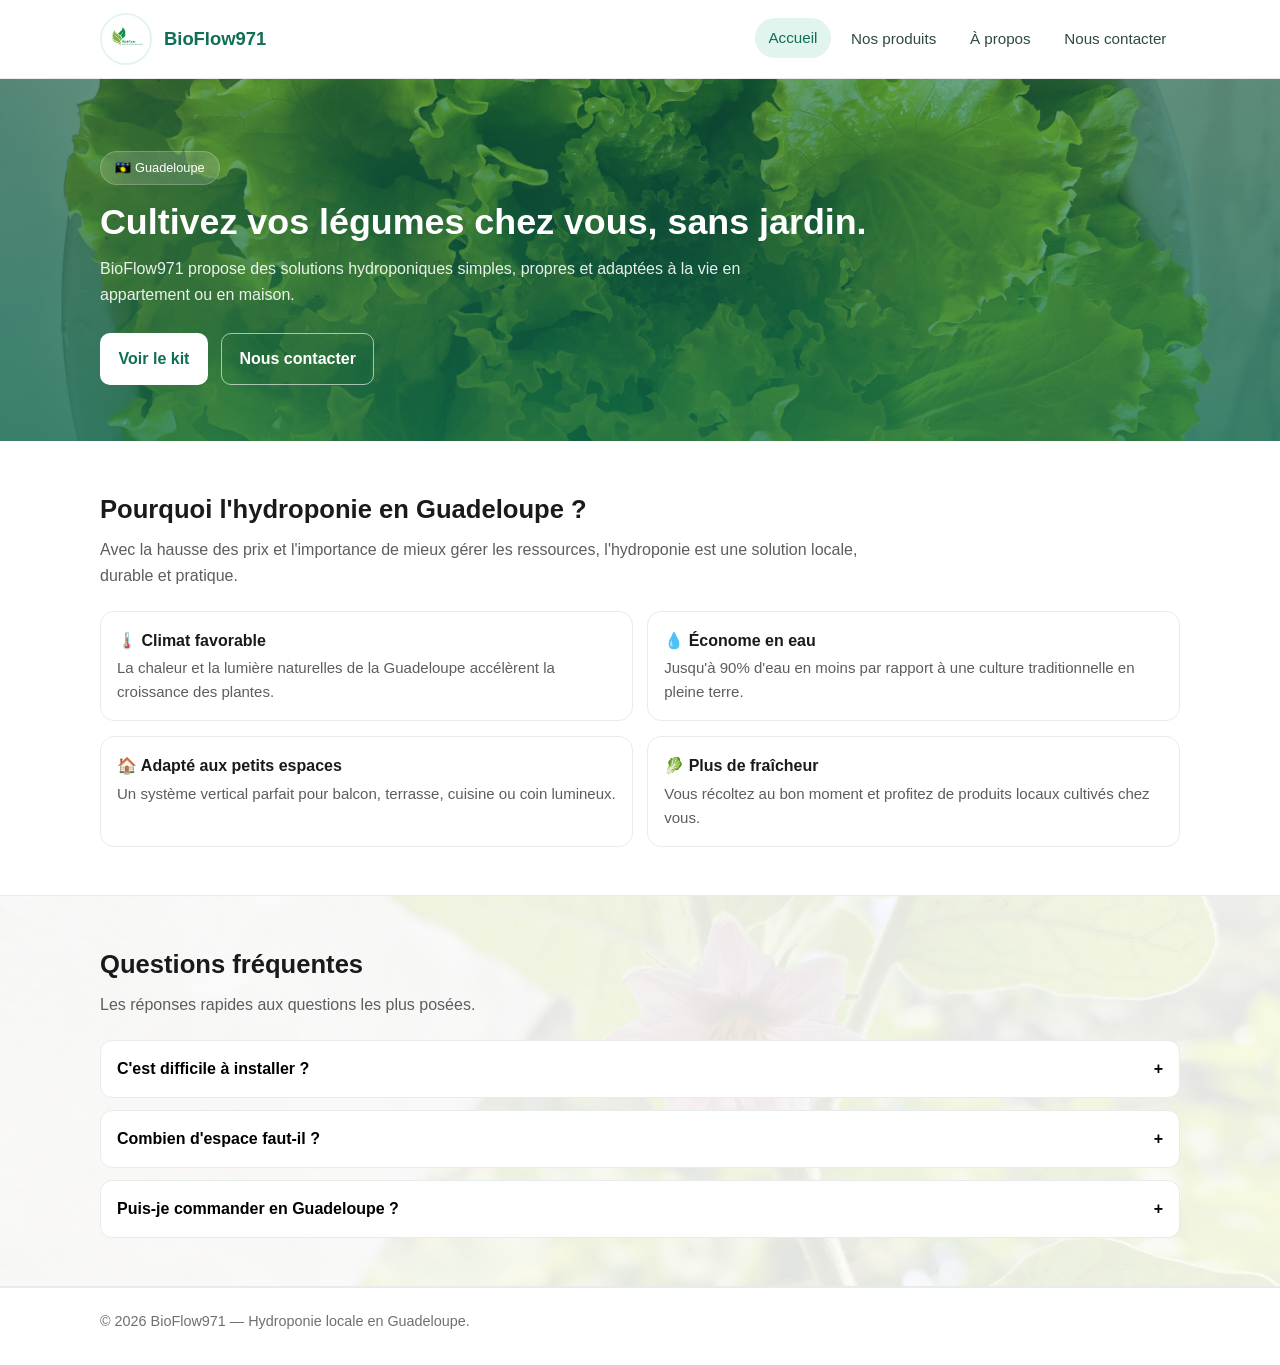
==== commit f4349c60: "Update index.html" ====
--- a/index.html
+++ b/index.html
@@ -35,9 +35,9 @@
       </div>
     </section>
 
-    <section class="section">
-      <div class="container">
-        <h2>Pourquoi l'hydroponie en Guadeloupe ?</h2>
+  <section class="section section-why">
+  <div class="container">
+    <h2>Pourquoi l'hydroponie en Guadeloupe ?</h2>
         <p class="section-intro">Avec la hausse des prix et l'importance de mieux gérer les ressources, l'hydroponie est une solution locale, durable et pratique.</p>
         <div class="grid-2">
           <article class="card">
--- a/styles.css
+++ b/styles.css
@@ -7,23 +7,28 @@
   --bg-100: #f7f9f8;
   --line: #e6ece9;
 }
-
+ 
 * { box-sizing: border-box; margin: 0; padding: 0; }
-
+ 
 body {
   font-family: -apple-system, BlinkMacSystemFont, "Segoe UI", Roboto, sans-serif;
   color: var(--text-900);
   background: #fff;
   line-height: 1.6;
 }
-
+ 
+@keyframes fade-up {
+  from { opacity: 0; transform: translateY(14px); }
+  to { opacity: 1; transform: translateY(0); }
+}
+ 
 a { color: inherit; text-decoration: none; }
-
+ 
 .container {
   width: min(1080px, 92%);
   margin: 0 auto;
 }
-
+ 
 .site-header {
   position: sticky;
   top: 0;
@@ -32,7 +37,7 @@
   background: rgba(255, 255, 255, 0.96);
   backdrop-filter: blur(8px);
 }
-
+ 
 .navbar {
   min-height: 78px;
   display: flex;
@@ -40,13 +45,13 @@
   justify-content: space-between;
   gap: 1rem;
 }
-
+ 
 .brand {
   display: inline-flex;
   align-items: center;
   gap: 0.75rem;
 }
-
+ 
 .brand-logo {
   width: 52px;
   height: 52px;
@@ -55,19 +60,19 @@
   border: 2px solid var(--green-100);
   flex-shrink: 0;
 }
-
+ 
 .brand-logo img {
   width: 100%;
   height: 100%;
   object-fit: cover;
 }
-
+ 
 .brand-name {
   font-size: 1.15rem;
   font-weight: 700;
   color: var(--green-700);
 }
-
+ 
 .nav-links {
   list-style: none;
   display: flex;
@@ -76,27 +81,34 @@
   flex-wrap: wrap;
   justify-content: flex-end;
 }
-
+ 
 .nav-links a {
   display: inline-block;
   padding: 0.5rem 0.85rem;
   border-radius: 999px;
   font-size: 0.95rem;
   color: #2e4a41;
-}
-
+  transition: background-color 0.24s ease, color 0.24s ease, transform 0.2s ease;
+}
+ 
 .nav-links a:hover,
 .nav-links a.active {
   background: var(--green-100);
   color: var(--green-700);
-}
-
+  transform: translateY(-1px);
+}
+ 
 .hero {
-  background: linear-gradient(135deg, var(--green-600) 0%, var(--green-700) 100%);
+  background: linear-gradient(
+      to bottom,
+      rgba(15, 110, 86, 0.55),
+      rgba(15, 110, 86, 0.75)
+    ),
+    url('hero.jpg') center/cover no-repeat;
   color: #fff;
   padding: 4.5rem 0 3.5rem;
 }
-
+ 
 .hero-badge {
   display: inline-block;
   background: rgba(255, 255, 255, 0.15);
@@ -106,87 +118,106 @@
   font-size: 0.8rem;
   margin-bottom: 1rem;
 }
-
+ 
 .hero h1 {
   font-size: clamp(1.8rem, 2.8vw, 2.8rem);
   line-height: 1.2;
   margin-bottom: 0.8rem;
 }
-
+ 
 .hero p {
   max-width: 700px;
   color: rgba(255, 255, 255, 0.9);
   margin-bottom: 1.6rem;
 }
-
+ 
 .hero-actions {
   display: flex;
   gap: 0.8rem;
   flex-wrap: wrap;
 }
-
+ 
 .btn {
   display: inline-block;
   border-radius: 10px;
   padding: 0.75rem 1.1rem;
   font-weight: 600;
   border: 1px solid transparent;
-}
-
+  transition: transform 0.22s ease, box-shadow 0.22s ease, background-color 0.22s ease;
+}
+ 
 .btn-primary { background: #fff; color: var(--green-700); }
 .btn-outline { border-color: rgba(255,255,255,0.6); color: #fff; }
 .btn-secondary { background: var(--green-700); color: #fff; }
-
+ 
+.btn:hover {
+  transform: translateY(-2px);
+  box-shadow: 0 8px 18px rgba(16, 57, 45, 0.15);
+}
+ 
 .section {
   padding: 3rem 0;
 }
-
+ 
 .section-muted {
-  background: var(--bg-100);
+  background:
+    linear-gradient(
+      to bottom,
+      rgba(255, 255, 255, 0.88),
+      rgba(255, 255, 255, 0.88)
+    ),
+    url('why.jpg') center/cover no-repeat;
   border-top: 1px solid var(--line);
   border-bottom: 1px solid var(--line);
 }
-
+ 
 .section h2 {
   font-size: clamp(1.4rem, 2vw, 2rem);
   margin-bottom: 0.45rem;
 }
-
+ 
 .section-intro {
   color: var(--text-600);
   margin-bottom: 1.4rem;
   max-width: 760px;
 }
-
+ 
 .grid-2 {
   display: grid;
   grid-template-columns: repeat(2, minmax(0,1fr));
   gap: 0.9rem;
 }
-
+ 
 .card {
   background: #fff;
   border: 1px solid var(--line);
   border-radius: 14px;
   padding: 1rem;
-}
-
+  transition: transform 0.25s ease, box-shadow 0.25s ease, border-color 0.25s ease;
+}
+ 
+.card:hover {
+  transform: translateY(-3px);
+  box-shadow: 0 10px 24px rgba(16, 57, 45, 0.1);
+  border-color: #cfe2d0;
+}
+ 
 .card h3 { font-size: 1rem; margin-bottom: 0.2rem; }
 .card p { color: var(--text-600); font-size: 0.94rem; }
-
+ 
 .faq-list {
   display: flex;
   flex-direction: column;
   gap: 0.75rem;
 }
-
+ 
 .faq-item {
   border: 1px solid var(--line);
   border-radius: 12px;
   overflow: hidden;
   background: #fff;
 }
-
+ 
 .faq-question {
   width: 100%;
   background: none;
@@ -200,78 +231,242 @@
   justify-content: space-between;
   cursor: pointer;
 }
-
+ 
 .faq-answer {
   display: none;
   color: var(--text-600);
   padding: 0 1rem 1rem;
 }
-
+ 
 .faq-item.open .faq-answer { display: block; }
-
+ 
 .page-hero {
   padding: 3rem 0 2rem;
 }
-
+ 
 .page-hero h1 { font-size: clamp(1.8rem, 2.5vw, 2.4rem); margin-bottom: 0.6rem; }
 .page-hero p { color: var(--text-600); max-width: 760px; }
-
+ 
 .product-wrap {
   border: 1px solid var(--line);
   border-radius: 18px;
   overflow: hidden;
-}
-
+  display: flex;
+  align-items: stretch;
+  background: #fff;
+  box-shadow: 0 10px 30px rgba(16, 57, 45, 0.08);
+  animation: fade-up 0.55s ease both;
+}
+ 
+.product-shop-layout {
+  display: flex;
+  flex-direction: row;
+}
+ 
 .product-media {
-  min-height: 280px;
-  background: var(--green-100);
-  display: grid;
-  place-content: center;
+  flex: 0 0 46%;
+  min-width: 320px;
+  min-height: 430px;
+  background: #f8fbf9;
   position: relative;
-  text-align: center;
-  color: var(--green-700);
-}
-
+  padding: 1rem;
+  border-right: 1px solid var(--line);
+}
+ 
 .badge {
   position: absolute;
   top: 1rem;
   right: 1rem;
-  font-size: 0.8rem;
+  font-size: 0.78rem;
   color: #fff;
   background: #d85a30;
   border-radius: 999px;
-  padding: 0.2rem 0.7rem;
-}
-
-.product-body { padding: 1.2rem; }
+  padding: 0.25rem 0.72rem;
+  z-index: 2;
+}
+ 
+.product-body {
+  flex: 1 1 auto;
+  min-width: 0;
+  padding: 1.3rem 1.35rem;
+}
+ 
+.product-summary h2 { margin-bottom: 0.45rem; }
+.product-summary .section-intro { margin-bottom: 0.6rem; }
+ 
+.product-shop-layout .product-media { order: 1; }
+.product-shop-layout .product-body { order: 2; }
+ 
+.photo-main {
+  padding: 0;
+  overflow: hidden;
+}
+ 
+.media-layout {
+  display: grid;
+  grid-template-columns: 76px 1fr;
+  gap: 0.8rem;
+  height: 100%;
+}
+ 
+.media-thumbs {
+  display: flex;
+  flex-direction: column;
+  gap: 0.6rem;
+}
+ 
+.thumb-btn {
+  border: 1px solid var(--line);
+  border-radius: 10px;
+  padding: 0;
+  overflow: hidden;
+  background: #fff;
+  cursor: pointer;
+  width: 76px;
+  height: 76px;
+  transition: transform 0.2s ease, box-shadow 0.2s ease, border-color 0.2s ease;
+}
+ 
+.thumb-btn:hover {
+  transform: translateY(-2px);
+  box-shadow: 0 6px 14px rgba(16, 57, 45, 0.14);
+}
+ 
+.thumb-btn.is-active {
+  border-color: var(--green-700);
+  box-shadow: 0 0 0 2px rgba(37, 99, 52, 0.15);
+}
+ 
+.thumb-photo {
+  width: 100%;
+  height: 100%;
+  object-fit: cover;
+  display: block;
+}
+ 
+.product-photo {
+  width: 100%;
+  height: 100%;
+  min-height: 360px;
+  max-height: 480px;
+  border-radius: 12px;
+  object-fit: contain;
+  object-position: center;
+  display: block;
+  background: #fff;
+}
+ 
+.gallery-sub {
+  color: var(--text-600);
+  margin: 0.35rem 0 0.95rem;
+}
+ 
 .price { font-size: 2rem; font-weight: 800; color: var(--green-700); }
 .price small { color: #8a8a8a; text-decoration: line-through; margin-left: 0.4rem; font-size: 1rem; font-weight: 500; }
-
+ 
 .list { margin: 1rem 0 0; padding-left: 1.1rem; }
 .list li { margin: 0.35rem 0; }
-
+ 
 .contact-box {
   background: var(--bg-100);
   border: 1px solid var(--line);
   border-radius: 14px;
   padding: 1rem;
-}
-
+  margin-top: 1.2rem;
+  transition: transform 0.25s ease, box-shadow 0.25s ease;
+}
+ 
+.contact-box:hover {
+  transform: translateY(-2px);
+  box-shadow: 0 10px 20px rgba(16, 57, 45, 0.08);
+}
+ 
 .cta-group {
   display: flex;
   gap: 0.7rem;
   flex-wrap: wrap;
   margin-top: 0.8rem;
 }
-
+ 
 .site-footer {
   border-top: 1px solid var(--line);
   padding: 1.4rem 0 2rem;
   color: #707070;
   font-size: 0.9rem;
 }
-
-@media (max-width: 760px) {
+ 
+.section-soft {
+  background: linear-gradient(180deg, #f8fbf8 0%, #ffffff 100%);
+  border-top: 1px solid var(--line);
+  border-bottom: 1px solid var(--line);
+}
+ 
+.feature-card {
+  border: 1px solid var(--line);
+  border-radius: 14px;
+  background: #fff;
+  padding: 1rem;
+  transition: transform 0.25s ease, box-shadow 0.25s ease;
+}
+ 
+.feature-card:hover {
+  transform: translateY(-3px);
+  box-shadow: 0 10px 24px rgba(16, 57, 45, 0.1);
+}
+ 
+.feature-card h3 {
+  margin-bottom: 0.4rem;
+}
+ 
+.feature-card p {
+  color: var(--text-600);
+  margin: 0;
+}
+ 
+.kit-includes {
+  margin-top: 0.9rem;
+  display: grid;
+  grid-template-columns: repeat(2, minmax(0, 1fr));
+  gap: 0.75rem;
+}
+ 
+.kit-item {
+  border: 1px solid var(--line);
+  border-radius: 12px;
+  background: var(--bg-100);
+  padding: 0.85rem 0.9rem;
+  transition: transform 0.2s ease, background-color 0.2s ease;
+}
+ 
+.kit-item:hover {
+  transform: translateY(-2px);
+  background: #f4faf5;
+}
+ 
+@media (max-width: 900px) {
   .navbar { padding: 0.6rem 0; align-items: flex-start; flex-direction: column; }
   .grid-2 { grid-template-columns: 1fr; }
-}
+  .product-wrap,
+  .product-shop-layout { display: block; }
+  .product-media {
+    min-width: 0;
+    border-right: 0;
+    border-bottom: 1px solid var(--line);
+    min-height: auto;
+  }
+  .media-layout { grid-template-columns: 1fr; }
+  .media-thumbs { flex-direction: row; order: 2; overflow-x: auto; }
+  .thumb-btn { width: 64px; height: 64px; flex: 0 0 auto; }
+  .product-photo { min-height: 260px; max-height: 340px; }
+  .kit-includes { grid-template-columns: 1fr; }
+}
+ 
+@media (prefers-reduced-motion: reduce) {
+  *,
+  *::before,
+  *::after {
+    animation: none !important;
+    transition: none !important;
+    scroll-behavior: auto !important;
+  }
+}
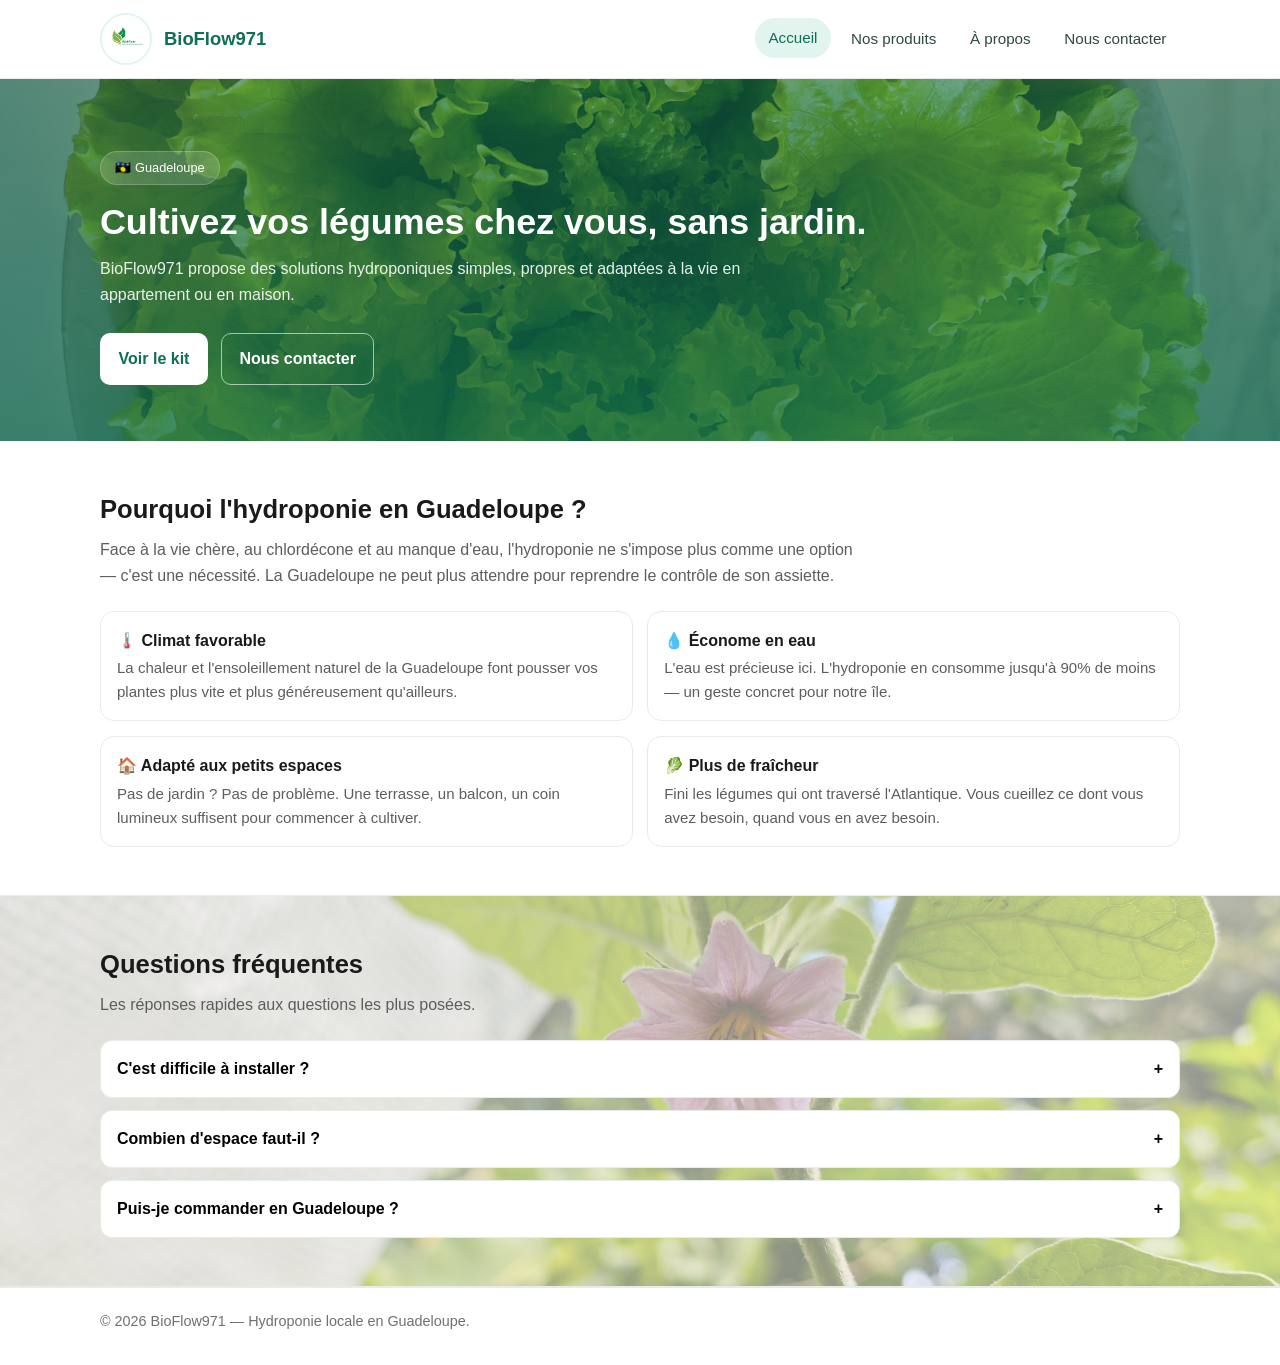
==== commit f0c8e728: "Update index.html" ====
--- a/index.html
+++ b/index.html
@@ -38,23 +38,23 @@
   <section class="section section-why">
   <div class="container">
     <h2>Pourquoi l'hydroponie en Guadeloupe ?</h2>
-        <p class="section-intro">Avec la hausse des prix et l'importance de mieux gérer les ressources, l'hydroponie est une solution locale, durable et pratique.</p>
+        <p class="section-intro">Face à la vie chère, au chlordécone et au manque d'eau, l'hydroponie ne s'impose plus comme une option — c'est une nécessité. La Guadeloupe ne peut plus attendre pour reprendre le contrôle de son assiette.</p>
         <div class="grid-2">
           <article class="card">
             <h3>🌡️ Climat favorable</h3>
-            <p>La chaleur et la lumière naturelles de la Guadeloupe accélèrent la croissance des plantes.</p>
+            <p>La chaleur et l'ensoleillement naturel de la Guadeloupe font pousser vos plantes plus vite et plus généreusement qu'ailleurs.</p>
           </article>
           <article class="card">
             <h3>💧 Économe en eau</h3>
-            <p>Jusqu'à 90% d'eau en moins par rapport à une culture traditionnelle en pleine terre.</p>
+            <p>L'eau est précieuse ici. L'hydroponie en consomme jusqu'à 90% de moins — un geste concret pour notre île.</p>
           </article>
           <article class="card">
             <h3>🏠 Adapté aux petits espaces</h3>
-            <p>Un système vertical parfait pour balcon, terrasse, cuisine ou coin lumineux.</p>
+            <p>Pas de jardin ? Pas de problème. Une terrasse, un balcon, un coin lumineux suffisent pour commencer à cultiver.</p>
           </article>
           <article class="card">
             <h3>🥬 Plus de fraîcheur</h3>
-            <p>Vous récoltez au bon moment et profitez de produits locaux cultivés chez vous.</p>
+            <p>Fini les légumes qui ont traversé l'Atlantique. Vous cueillez ce dont vous avez besoin, quand vous en avez besoin.</p>
           </article>
         </div>
       </div>
--- a/styles.css
+++ b/styles.css
@@ -163,8 +163,8 @@
   background:
     linear-gradient(
       to bottom,
-      rgba(255, 255, 255, 0.88),
-      rgba(255, 255, 255, 0.88)
+      rgba(255, 255, 255, 0.50),
+      rgba(255, 255, 255, 0.50)
     ),
     url('why.jpg') center/cover no-repeat;
   border-top: 1px solid var(--line);
